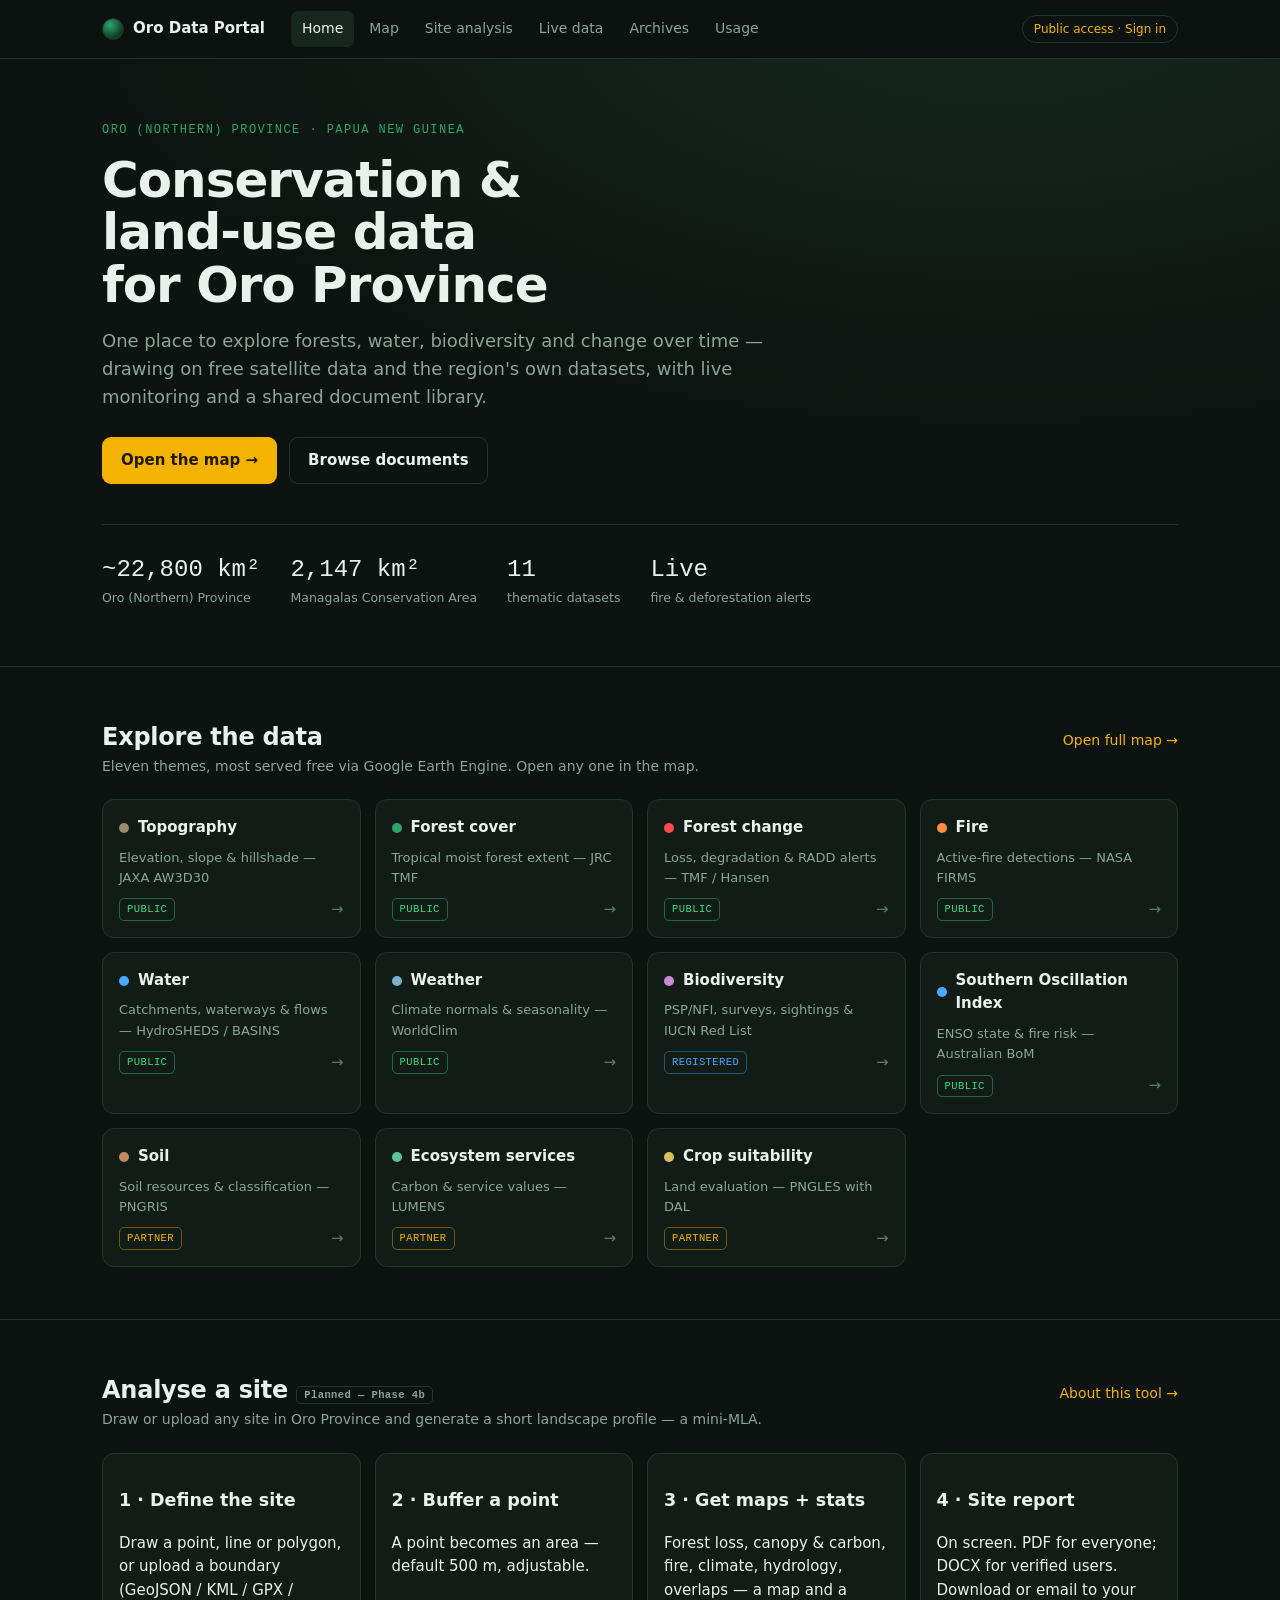
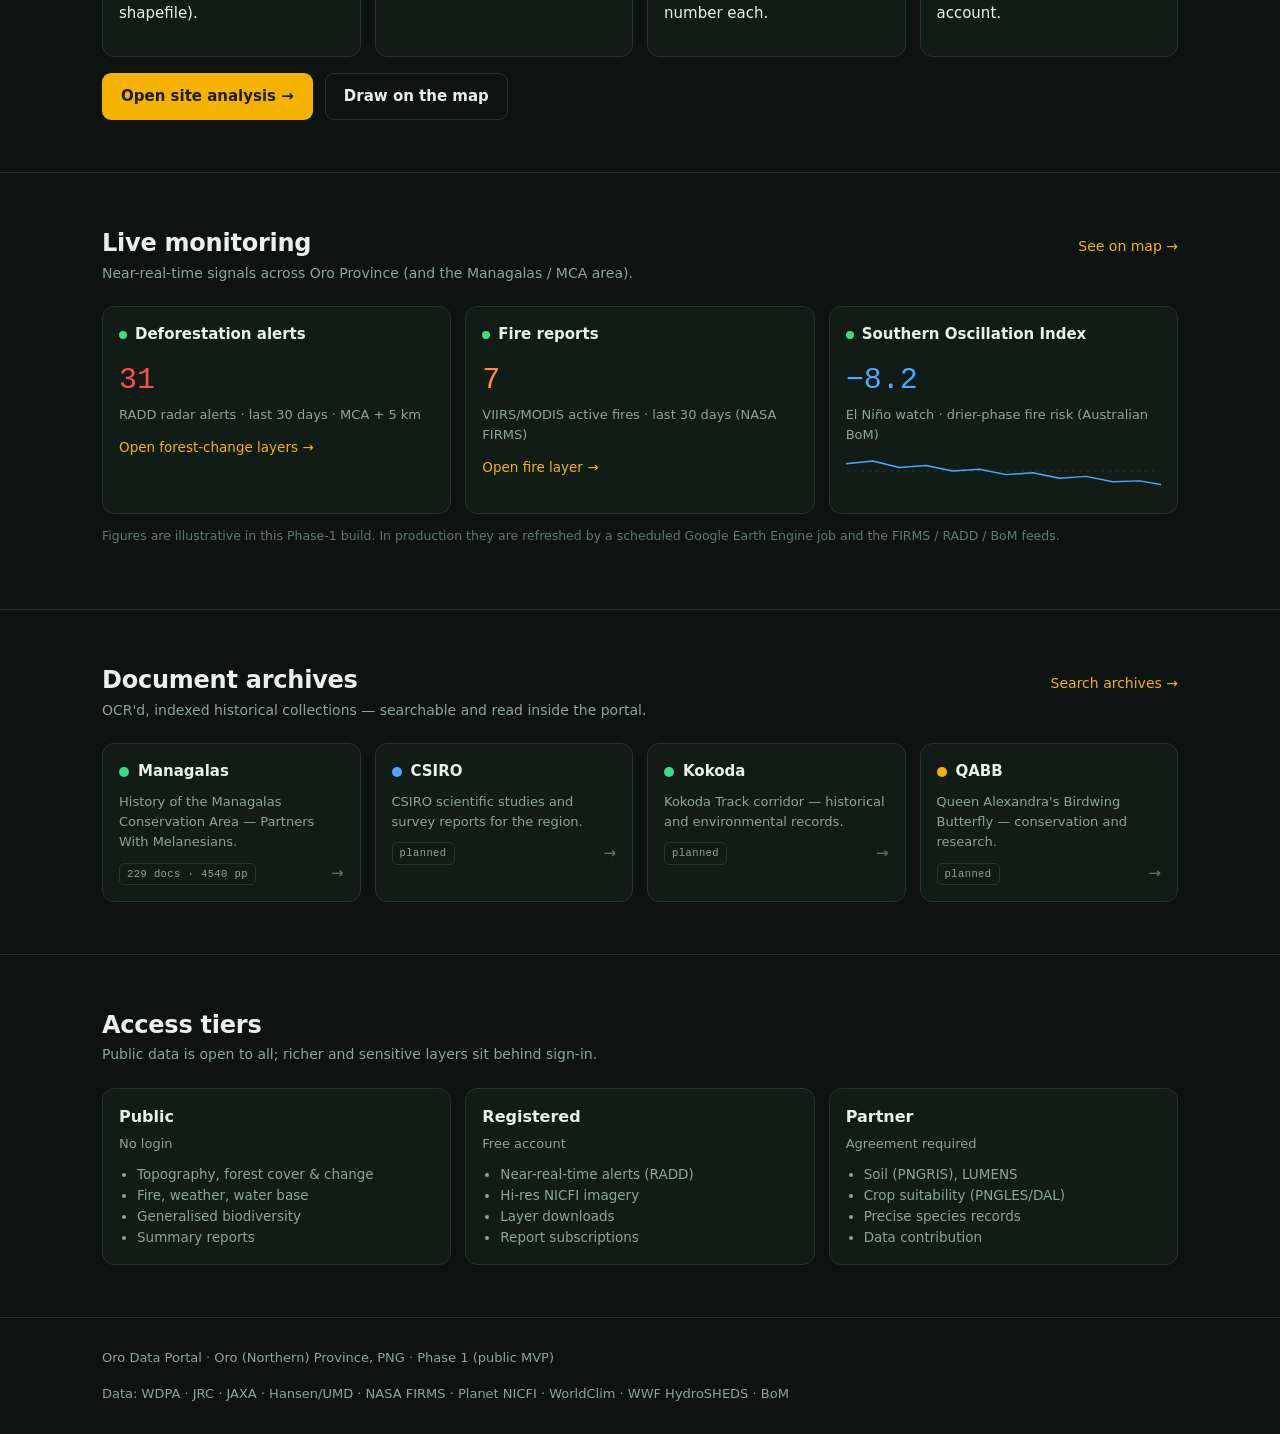
==== app/index.html @ b9670d3e "feat(analytics): add Cloudflare Web Analytics beacon (privacy-friendly) Adds app/js/cf-analytics.js," ====
<!doctype html>
<html lang="en">
<head>
  <meta charset="utf-8" />
  <meta name="viewport" content="width=device-width, initial-scale=1" />
  <title>Oro Data Portal — Oro (Northern) Province, PNG</title>
  <meta name="description" content="Land use and conservation data for Oro (Northern) Province, Papua New Guinea: interactive maps, live monitoring, site analysis, and a document library." />
  <link rel="stylesheet" href="css/site.css" />
  <script src="js/cf-analytics.js"></script>
</head>
<body>
  <!-- NAV -->
  <div class="nav">
    <div class="wrap row">
      <a class="brand" href="index.html"><span class="globe"></span> Oro Data Portal</a>
      <nav class="links">
        <a href="index.html" class="active">Home</a>
        <a href="map.html">Map</a>
        <a href="site.html">Site analysis</a>
        <a href="index.html#live">Live data</a>
        <a href="library.html">Archives</a>
        <a href="analytics.html">Usage</a>
      </nav>
      <span class="spacer"></span>
      <a class="tier-chip" href="index.html#access">Public access · Sign in</a>
    </div>
  </div>

  <!-- HERO -->
  <header class="hero">
    <div class="wrap">
      <div class="eyebrow">Oro (Northern) Province · Papua New Guinea</div>
      <h1>Conservation &amp; land-use data for Oro Province</h1>
      <p class="lede">One place to explore forests, water, biodiversity and change over time —
        drawing on free satellite data and the region's own datasets, with live monitoring
        and a shared document library.</p>
      <div class="cta-row">
        <a class="btn primary" href="map.html">Open the map →</a>
        <a class="btn ghost" href="library.html">Browse documents</a>
      </div>
      <div class="statbar">
        <div class="s"><div class="n">~22,800 km²</div><div class="l">Oro (Northern) Province</div></div>
        <div class="s"><div class="n">2,147 km²</div><div class="l">Managalas Conservation Area</div></div>
        <div class="s"><div class="n">11</div><div class="l">thematic datasets</div></div>
        <div class="s"><div class="n">Live</div><div class="l">fire &amp; deforestation alerts</div></div>
      </div>
    </div>
  </header>

  <!-- DATASETS -->
  <section class="blk" id="data">
    <div class="wrap">
      <div class="sec-h">
        <div><h2>Explore the data</h2><p>Eleven themes, most served free via Google Earth Engine. Open any one in the map.</p></div>
        <a class="more" href="map.html">Open full map →</a>
      </div>
      <div class="cards" id="datasetCards"></div>
    </div>
  </section>

  <!-- SITE ANALYSIS -->
  <section class="blk" id="site">
    <div class="wrap">
      <div class="sec-h">
        <div><h2>Analyse a site <span class="badge planned">Planned — Phase 4b</span></h2>
          <p>Draw or upload any site in Oro Province and generate a short landscape profile — a mini-MLA.</p></div>
        <a class="more" href="site.html">About this tool →</a>
      </div>
      <div class="cards">
        <div class="card"><h3>1 · Define the site</h3><p>Draw a point, line or polygon, or upload a boundary (GeoJSON / KML / GPX / shapefile).</p></div>
        <div class="card"><h3>2 · Buffer a point</h3><p>A point becomes an area — default 500 m, adjustable.</p></div>
        <div class="card"><h3>3 · Get maps + stats</h3><p>Forest loss, canopy &amp; carbon, fire, climate, hydrology, overlaps — a map and a number each.</p></div>
        <div class="card"><h3>4 · Site report</h3><p>On screen. PDF for everyone; DOCX for verified users. Download or email to your account.</p></div>
      </div>
      <div class="cta-row" style="margin-top:16px">
        <a class="btn primary" href="site.html">Open site analysis →</a>
        <a class="btn ghost" href="map.html">Draw on the map</a>
      </div>
    </div>
  </section>

  <!-- LIVE -->
  <section class="blk" id="live">
    <div class="wrap">
      <div class="sec-h">
        <div><h2>Live monitoring</h2><p>Near-real-time signals across Oro Province (and the Managalas / MCA area).</p></div>
        <a class="more" href="map.html">See on map →</a>
      </div>
      <div class="live-cards">
        <div class="live-card">
          <div class="lh"><span class="blip"></span> Deforestation alerts</div>
          <div class="big" style="color:var(--loss)">31</div>
          <div class="sub">RADD radar alerts · last 30 days · MCA + 5 km</div>
          <a class="lnk" href="map.html">Open forest-change layers →</a>
        </div>
        <div class="live-card">
          <div class="lh"><span class="blip"></span> Fire reports</div>
          <div class="big" style="color:var(--fire)">7</div>
          <div class="sub">VIIRS/MODIS active fires · last 30 days (NASA FIRMS)</div>
          <a class="lnk" href="map.html">Open fire layer →</a>
        </div>
        <div class="live-card">
          <div class="lh"><span class="blip"></span> Southern Oscillation Index</div>
          <div class="big" style="color:var(--water)">−8.2</div>
          <div class="sub">El Niño watch · drier-phase fire risk (Australian BoM)</div>
          <svg class="spark" viewBox="0 0 260 40" preserveAspectRatio="none" aria-hidden="true">
            <line x1="0" y1="20" x2="260" y2="20" stroke="#24352c" stroke-dasharray="3 3"/>
            <polyline fill="none" stroke="#4aa8ff" stroke-width="1.6"
              points="0,12 22,9 44,16 66,14 88,20 110,18 132,24 154,22 176,28 198,26 220,32 242,31 260,35"/>
          </svg>
        </div>
      </div>
      <p class="sub" style="color:var(--faint);font-size:12.5px;margin-top:12px">
        Figures are illustrative in this Phase-1 build. In production they are refreshed by a scheduled
        Google Earth Engine job and the FIRMS / RADD / BoM feeds.
      </p>
    </div>
  </section>

  <!-- ARCHIVES -->
  <section class="blk" id="docs">
    <div class="wrap">
      <div class="sec-h">
        <div><h2>Document archives</h2><p>OCR'd, indexed historical collections — searchable and read inside the portal.</p></div>
        <a class="more" href="library.html">Search archives →</a>
      </div>
      <div class="cards" id="archiveCards"></div>
    </div>
  </section>

  <!-- ACCESS -->
  <section class="blk" id="access">
    <div class="wrap">
      <div class="sec-h"><div><h2>Access tiers</h2><p>Public data is open to all; richer and sensitive layers sit behind sign-in.</p></div></div>
      <div class="tiers-grid">
        <div class="tier-box"><h3>Public</h3><div class="who">No login</div>
          <ul><li>Topography, forest cover &amp; change</li><li>Fire, weather, water base</li><li>Generalised biodiversity</li><li>Summary reports</li></ul></div>
        <div class="tier-box"><h3>Registered</h3><div class="who">Free account</div>
          <ul><li>Near-real-time alerts (RADD)</li><li>Hi-res NICFI imagery</li><li>Layer downloads</li><li>Report subscriptions</li></ul></div>
        <div class="tier-box"><h3>Partner</h3><div class="who">Agreement required</div>
          <ul><li>Soil (PNGRIS), LUMENS</li><li>Crop suitability (PNGLES/DAL)</li><li>Precise species records</li><li>Data contribution</li></ul></div>
      </div>
    </div>
  </section>

  <footer class="site">
    <div class="wrap row">
      <div>Oro Data Portal · Oro (Northern) Province, PNG · Phase 1 (public MVP)</div>
      <div>Data: WDPA · JRC · JAXA · Hansen/UMD · NASA FIRMS · Planet NICFI · WorldClim · WWF HydroSHEDS · BoM</div>
    </div>
  </footer>

  <script src="js/archives.js"></script>
  <script src="js/home.js"></script>
</body>
</html>
---- app/css/site.css ----
/* Oro Data Portal — shared chrome for public pages (landing + library).
   Same forest-biased dark identity as the map viewer and prototype. */
:root {
  --ground: #0c1310; --panel: #121c17; --panel2: #182620; --line: #24352c;
  --ink: #e9f1ec; --muted: #8ba597; --faint: #5f7a6c;
  --amber: #f5b301; --canopy: #2ea56b; --loss: #ff4d4d; --radd: #e05cff;
  --fire: #ff8c42; --water: #4aa8ff;
  --good: #3ddc84; --warn: #ffb43d;
  --mono: ui-monospace, "SF Mono", "Cascadia Code", Menlo, Consolas, monospace;
  --sans: system-ui, -apple-system, "Segoe UI", Roboto, sans-serif;
  --wrap: 1120px;
}
* { box-sizing: border-box; }
html, body { margin: 0; }
body { font-family: var(--sans); background: var(--ground); color: var(--ink);
  font-size: 15px; line-height: 1.55; -webkit-font-smoothing: antialiased; }
a { color: inherit; }
.wrap { max-width: var(--wrap); margin: 0 auto; padding: 0 22px; }

/* nav */
.nav { position: sticky; top: 0; z-index: 20; background: rgba(12,19,16,.86);
  backdrop-filter: blur(8px); border-bottom: 1px solid var(--line); }
.nav .row { display: flex; align-items: center; gap: 20px; height: 58px; }
.nav .brand { display: flex; align-items: center; gap: 9px; font-weight: 600; text-decoration: none; }
.nav .brand .globe { width: 22px; height: 22px; border-radius: 50%;
  background: radial-gradient(circle at 35% 30%, var(--canopy), #0f3a26 70%); border: 1px solid var(--line); }
.nav .links { display: flex; gap: 4px; margin-left: 6px; }
.nav .links a { text-decoration: none; color: var(--muted); font-size: 14px; padding: 7px 11px; border-radius: 7px; }
.nav .links a:hover, .nav .links a.active { color: var(--ink); background: var(--panel2); }
.nav .spacer { flex: 1; }
.nav .tier-chip { font-size: 12px; color: var(--amber); border: 1px solid var(--line);
  border-radius: 999px; padding: 4px 11px; text-decoration: none; }
.nav .tier-chip:hover { border-color: var(--amber); }
.nav .burger { display: none; }

/* hero */
.hero { position: relative; overflow: hidden; border-bottom: 1px solid var(--line);
  background: radial-gradient(120% 120% at 78% -10%, #16281e 0%, #0c1310 60%); }
.hero .wrap { padding-top: 62px; padding-bottom: 58px; }
.eyebrow { font-family: var(--mono); font-size: 12px; letter-spacing: .12em; text-transform: uppercase;
  color: var(--canopy); margin-bottom: 14px; }
.hero h1 { font-size: clamp(30px, 4.6vw, 50px); line-height: 1.05; margin: 0 0 16px;
  letter-spacing: -.02em; text-wrap: balance; max-width: 15ch; }
.hero p.lede { font-size: 18px; color: var(--muted); max-width: 60ch; margin: 0 0 26px; }
.cta-row { display: flex; gap: 12px; flex-wrap: wrap; }
.btn { display: inline-flex; align-items: center; gap: 8px; text-decoration: none;
  border-radius: 9px; padding: 11px 18px; font-weight: 600; font-size: 15px; border: 1px solid transparent; cursor: pointer; }
.btn.primary { background: var(--amber); color: #221a00; }
.btn.primary:hover { filter: brightness(1.06); }
.btn.ghost { background: transparent; color: var(--ink); border-color: var(--line); }
.btn.ghost:hover { border-color: var(--muted); }

.statbar { display: flex; flex-wrap: wrap; gap: 30px; margin-top: 40px; padding-top: 26px; border-top: 1px solid var(--line); }
.statbar .s .n { font-family: var(--mono); font-size: 24px; font-variant-numeric: tabular-nums; }
.statbar .s .l { font-size: 12.5px; color: var(--muted); }

/* sections */
section.blk { padding: 52px 0; border-bottom: 1px solid var(--line); }
.sec-h { display: flex; align-items: baseline; justify-content: space-between; gap: 16px; margin-bottom: 22px; flex-wrap: wrap; }
.sec-h h2 { font-size: 24px; margin: 0; letter-spacing: -.01em; }
.sec-h p { margin: 0; color: var(--muted); font-size: 14px; }
.sec-h a.more { color: var(--amber); text-decoration: none; font-size: 14px; white-space: nowrap; }
.sec-h a.more:hover { text-decoration: underline; }

/* dataset cards */
.cards { display: grid; grid-template-columns: repeat(auto-fill, minmax(250px, 1fr)); gap: 14px; }
.card { display: block; text-decoration: none; background: var(--panel); border: 1px solid var(--line);
  border-radius: 12px; padding: 16px; transition: border-color .15s, transform .15s; }
.card:hover { border-color: var(--muted); transform: translateY(-2px); }
.card .top { display: flex; align-items: center; gap: 9px; margin-bottom: 8px; }
.card .dot { width: 10px; height: 10px; border-radius: 50%; flex: none; }
.card .nm { font-weight: 600; font-size: 15px; }
.card .src { color: var(--muted); font-size: 13px; min-height: 34px; }
.card .foot { display: flex; align-items: center; justify-content: space-between; margin-top: 10px; }
.badge { font-family: var(--mono); font-size: 10.5px; letter-spacing: .04em; padding: 2px 7px; border-radius: 5px;
  border: 1px solid var(--line); color: var(--muted); }
.badge.public { color: var(--good); border-color: rgba(61,220,132,.4); }
.badge.reg { color: var(--water); border-color: rgba(74,168,255,.4); }
.badge.partner { color: var(--amber); border-color: rgba(245,179,1,.4); }
.card .arrow { color: var(--faint); font-size: 15px; }

/* live cards */
.live-cards { display: grid; grid-template-columns: repeat(auto-fill, minmax(280px, 1fr)); gap: 14px; }
.live-card { background: var(--panel); border: 1px solid var(--line); border-radius: 12px; padding: 16px; }
.live-card .lh { display: flex; align-items: center; gap: 8px; font-weight: 600; }
.live-card .blip { width: 8px; height: 8px; border-radius: 50%; background: var(--good);
  box-shadow: 0 0 0 0 rgba(61,220,132,.5); animation: pulse 2.2s infinite; }
@keyframes pulse { 0%{box-shadow:0 0 0 0 rgba(61,220,132,.5)} 70%{box-shadow:0 0 0 8px rgba(61,220,132,0)} 100%{box-shadow:0 0 0 0 rgba(61,220,132,0)} }
.live-card .big { font-family: var(--mono); font-size: 30px; font-variant-numeric: tabular-nums; margin: 10px 0 2px; }
.live-card .sub { color: var(--muted); font-size: 13px; }
.live-card .lnk { display: inline-block; margin-top: 12px; color: var(--amber); text-decoration: none; font-size: 13.5px; }
.live-card .lnk:hover { text-decoration: underline; }
.spark { width: 100%; height: 36px; margin-top: 8px; }

/* tiers strip */
.tiers-grid { display: grid; grid-template-columns: repeat(auto-fit, minmax(220px,1fr)); gap: 14px; }
.tier-box { background: var(--panel); border: 1px solid var(--line); border-radius: 12px; padding: 16px; }
.tier-box h3 { margin: 0 0 4px; font-size: 16px; }
.tier-box .who { color: var(--muted); font-size: 13px; margin-bottom: 10px; }
.tier-box ul { margin: 0; padding-left: 18px; color: var(--muted); font-size: 13.5px; }

/* document library */
.lib-head { padding: 40px 0 20px; border-bottom: 1px solid var(--line); }
.lib-head h1 { margin: 0 0 6px; font-size: 30px; letter-spacing: -.02em; }
.lib-head p { margin: 0; color: var(--muted); }
.lib-controls { display: flex; gap: 12px; flex-wrap: wrap; align-items: center; margin: 20px 0 6px; }
.search { flex: 1; min-width: 220px; display: flex; align-items: center; gap: 8px;
  background: var(--panel); border: 1px solid var(--line); border-radius: 9px; padding: 9px 12px; }
.search input { flex: 1; background: transparent; border: 0; color: var(--ink); font: inherit; outline: none; }
.search input::placeholder { color: var(--faint); }
.chips { display: flex; gap: 6px; flex-wrap: wrap; }
.chip { background: var(--panel); border: 1px solid var(--line); color: var(--muted); font: inherit;
  font-size: 13px; padding: 7px 13px; border-radius: 999px; cursor: pointer; }
.chip:hover { color: var(--ink); }
.chip.active { background: var(--amber); color: #221a00; border-color: var(--amber); font-weight: 600; }
.result-meta { color: var(--faint); font-size: 12.5px; margin: 14px 2px; font-family: var(--mono); }

.doc-list { display: flex; flex-direction: column; gap: 10px; padding-bottom: 20px; }
.doc { display: grid; grid-template-columns: 46px 1fr auto; gap: 14px; align-items: center;
  background: var(--panel); border: 1px solid var(--line); border-radius: 11px; padding: 14px 16px;
  text-decoration: none; transition: border-color .15s; }
.doc:hover { border-color: var(--muted); }
.doc .ic { width: 46px; height: 46px; border-radius: 9px; display: grid; place-items: center;
  font-family: var(--mono); font-size: 10px; font-weight: 700; letter-spacing: .02em;
  background: var(--panel2); border: 1px solid var(--line); color: var(--muted); }
.doc .t { font-weight: 600; font-size: 15.5px; }
.doc .d { color: var(--muted); font-size: 13px; margin-top: 2px; }
.doc .meta { display: flex; gap: 8px; align-items: center; margin-top: 7px; flex-wrap: wrap; }
.doc .meta span { font-family: var(--mono); font-size: 11.5px; color: var(--faint); }
.doc .right { text-align: right; display: flex; flex-direction: column; align-items: flex-end; gap: 8px; }
.doc .dl { color: var(--amber); font-size: 13px; white-space: nowrap; }
.empty { color: var(--muted); text-align: center; padding: 40px; }

/* archive tabs */
.arch-tabs { display: flex; gap: 8px; flex-wrap: wrap; margin: 18px 0 4px; }
.arch-tab { display: flex; align-items: center; gap: 8px; background: var(--panel); border: 1px solid var(--line);
  color: var(--muted); font: inherit; font-size: 13.5px; padding: 9px 14px; border-radius: 10px; cursor: pointer; }
.arch-tab:hover { color: var(--ink); }
.arch-tab.active { border-color: var(--amber); color: var(--ink); }
.arch-tab .n { font-family: var(--mono); font-size: 11px; color: var(--faint); }
.arch-tab.planned { opacity: .6; }
.arch-tab.planned .n { color: var(--warn); }

/* protection banner */
.protect { display: flex; gap: 10px; align-items: flex-start; background: var(--panel2); border: 1px solid var(--line);
  border-radius: 10px; padding: 12px 14px; margin: 16px 0; font-size: 13px; color: var(--muted); }
.protect b { color: var(--ink); font-weight: 600; }

/* search-first empty state */
.empty-search { text-align: center; color: var(--muted); padding: 54px 20px; }
.empty-search .ic { font-size: 34px; opacity: .5; }
.empty-search h3 { color: var(--ink); margin: 12px 0 6px; font-weight: 600; }

/* result cards (archives) */
.res { background: var(--panel); border: 1px solid var(--line); border-radius: 12px; padding: 16px 18px; margin-bottom: 12px; }
.res h3 { margin: 0 0 6px; font-size: 16.5px; }
.res .rmeta { display: flex; gap: 10px; flex-wrap: wrap; font-family: var(--mono); font-size: 11.5px; color: var(--faint); margin-bottom: 8px; }
.res .snip { font-size: 14px; color: var(--muted); margin-bottom: 10px; }
.res .snip mark { background: rgba(245,179,1,.28); color: var(--ink); padding: 0 2px; border-radius: 2px; }
.res .kw { display: flex; gap: 6px; flex-wrap: wrap; margin-bottom: 12px; }
.res .kw button { background: var(--panel2); border: 1px solid var(--line); color: var(--muted); font: inherit;
  font-size: 12px; padding: 3px 10px; border-radius: 999px; cursor: pointer; }
.res .kw button:hover { color: var(--ink); border-color: var(--muted); }
.res .read { display: inline-flex; align-items: center; gap: 6px; background: var(--amber); color: #221a00;
  border: 0; font: inherit; font-weight: 600; font-size: 13.5px; padding: 8px 14px; border-radius: 8px; cursor: pointer; }
.res.locked .read { background: transparent; color: var(--muted); border: 1px solid var(--line); }

/* in-portal reader modal */
.reader { position: fixed; inset: 0; z-index: 60; display: none; }
.reader.open { display: block; }
.reader .scrim { position: absolute; inset: 0; background: rgba(4,8,6,.72); backdrop-filter: blur(2px); }
.reader .panel { position: absolute; inset: 3% 4%; background: var(--panel); border: 1px solid var(--line);
  border-radius: 14px; display: flex; flex-direction: column; overflow: hidden; box-shadow: 0 20px 60px rgba(0,0,0,.5); }
.reader .rhead { display: flex; align-items: center; gap: 12px; padding: 13px 16px; border-bottom: 1px solid var(--line); }
.reader .rhead .rt { font-weight: 600; font-size: 15px; }
.reader .rhead .rsub { color: var(--faint); font-size: 12px; font-family: var(--mono); }
.reader .rhead .x { margin-left: auto; background: var(--panel2); border: 1px solid var(--line); color: var(--ink);
  width: 34px; height: 34px; border-radius: 8px; cursor: pointer; font-size: 16px; }
.reader .stage { flex: 1; background: #0a0f0c; display: grid; place-items: center; padding: 20px; overflow: auto; }
.reader .doc-frame { width: 100%; height: 100%; border: 0; background: #fff; border-radius: 6px; }
.reader .placeholder { text-align: center; color: var(--muted); max-width: 460px; }
.reader .placeholder .pg { width: 180px; height: 232px; margin: 0 auto 16px; border-radius: 6px;
  background: #131c17; border: 1px solid var(--line);
  display: grid; place-items: center; color: var(--faint); font-family: var(--mono); font-size: 11px; }
.reader .rfoot { display: flex; align-items: center; gap: 12px; padding: 10px 16px; border-top: 1px solid var(--line);
  font-size: 12px; color: var(--faint); }
.reader .rfoot .lock { color: var(--good); }

/* analytics / M&E dashboard */
.an-head { padding: 40px 0 8px; }
.an-head h1 { margin: 0 0 6px; font-size: 30px; letter-spacing: -.02em; }
.an-head p { margin: 0; color: var(--muted); }
.kpis { display: grid; grid-template-columns: repeat(auto-fit, minmax(190px, 1fr)); gap: 14px; margin: 22px 0; }
.kpi { background: var(--panel); border: 1px solid var(--line); border-radius: 12px; padding: 16px; }
.kpi .k { color: var(--muted); font-size: 13px; }
.kpi .v { font-family: var(--mono); font-size: 28px; font-variant-numeric: tabular-nums; margin: 6px 0 2px; }
.kpi .d { font-size: 12px; } .kpi .d.up { color: var(--good); } .kpi .d.flat { color: var(--faint); }
.panel-h { display: flex; align-items: baseline; justify-content: space-between; gap: 12px; margin: 30px 0 14px; }
.panel-h h2 { font-size: 20px; margin: 0; }
.panel-h .hint { color: var(--faint); font-size: 12.5px; }
.grid2 { display: grid; grid-template-columns: 1fr 1fr; gap: 16px; }
.card-p { background: var(--panel); border: 1px solid var(--line); border-radius: 12px; padding: 16px 18px; }
.card-p h3 { margin: 0 0 14px; font-size: 15px; }
.legend { display: flex; gap: 16px; flex-wrap: wrap; font-size: 12.5px; color: var(--muted); margin-top: 10px; }
.legend .sw { display: inline-block; width: 10px; height: 10px; border-radius: 2px; margin-right: 5px; vertical-align: middle; }
.hbar { display: grid; grid-template-columns: 150px 1fr 52px; align-items: center; gap: 10px; margin-bottom: 9px; font-size: 13px; }
.hbar .track { background: var(--panel2); border-radius: 5px; height: 12px; overflow: hidden; }
.hbar .fill { height: 100%; border-radius: 5px; background: var(--canopy); }
.hbar .val { font-family: var(--mono); font-size: 12px; color: var(--muted); text-align: right; }
.hbar .lbl { color: var(--ink); overflow: hidden; text-overflow: ellipsis; white-space: nowrap; }

table.users { width: 100%; border-collapse: collapse; font-size: 13.5px; }
table.users th, table.users td { text-align: left; padding: 10px 12px; border-bottom: 1px solid var(--line); }
table.users th { color: var(--muted); font-weight: 600; font-size: 12px; text-transform: uppercase; letter-spacing: .04em; }
table.users td.num { font-family: var(--mono); text-align: right; font-variant-numeric: tabular-nums; }
.table-wrap { overflow-x: auto; background: var(--panel); border: 1px solid var(--line); border-radius: 12px; }
.tier-pill { font-family: var(--mono); font-size: 10.5px; padding: 2px 7px; border-radius: 5px; border: 1px solid var(--line); }
.tier-pill.reg { color: var(--water); border-color: rgba(74,168,255,.4); }
.tier-pill.partner { color: var(--amber); border-color: rgba(245,179,1,.4); }
.tier-pill.admin { color: var(--radd); border-color: rgba(224,92,255,.4); }
.mnote { background: var(--panel2); border: 1px solid var(--line); border-radius: 10px; padding: 12px 14px;
  color: var(--muted); font-size: 13px; margin: 22px 0; }
@media (max-width: 780px) { .grid2 { grid-template-columns: 1fr; } }

/* footer */
footer.site { padding: 30px 0; color: var(--muted); font-size: 13px; }
footer.site .row { display: flex; justify-content: space-between; gap: 16px; flex-wrap: wrap; }
footer.site a { color: var(--muted); }

@media (max-width: 720px) {
  .nav .links { display: none; }
  .statbar { gap: 20px; }
}
@media (prefers-reduced-motion: reduce) { * { animation: none !important; transition: none !important; } }
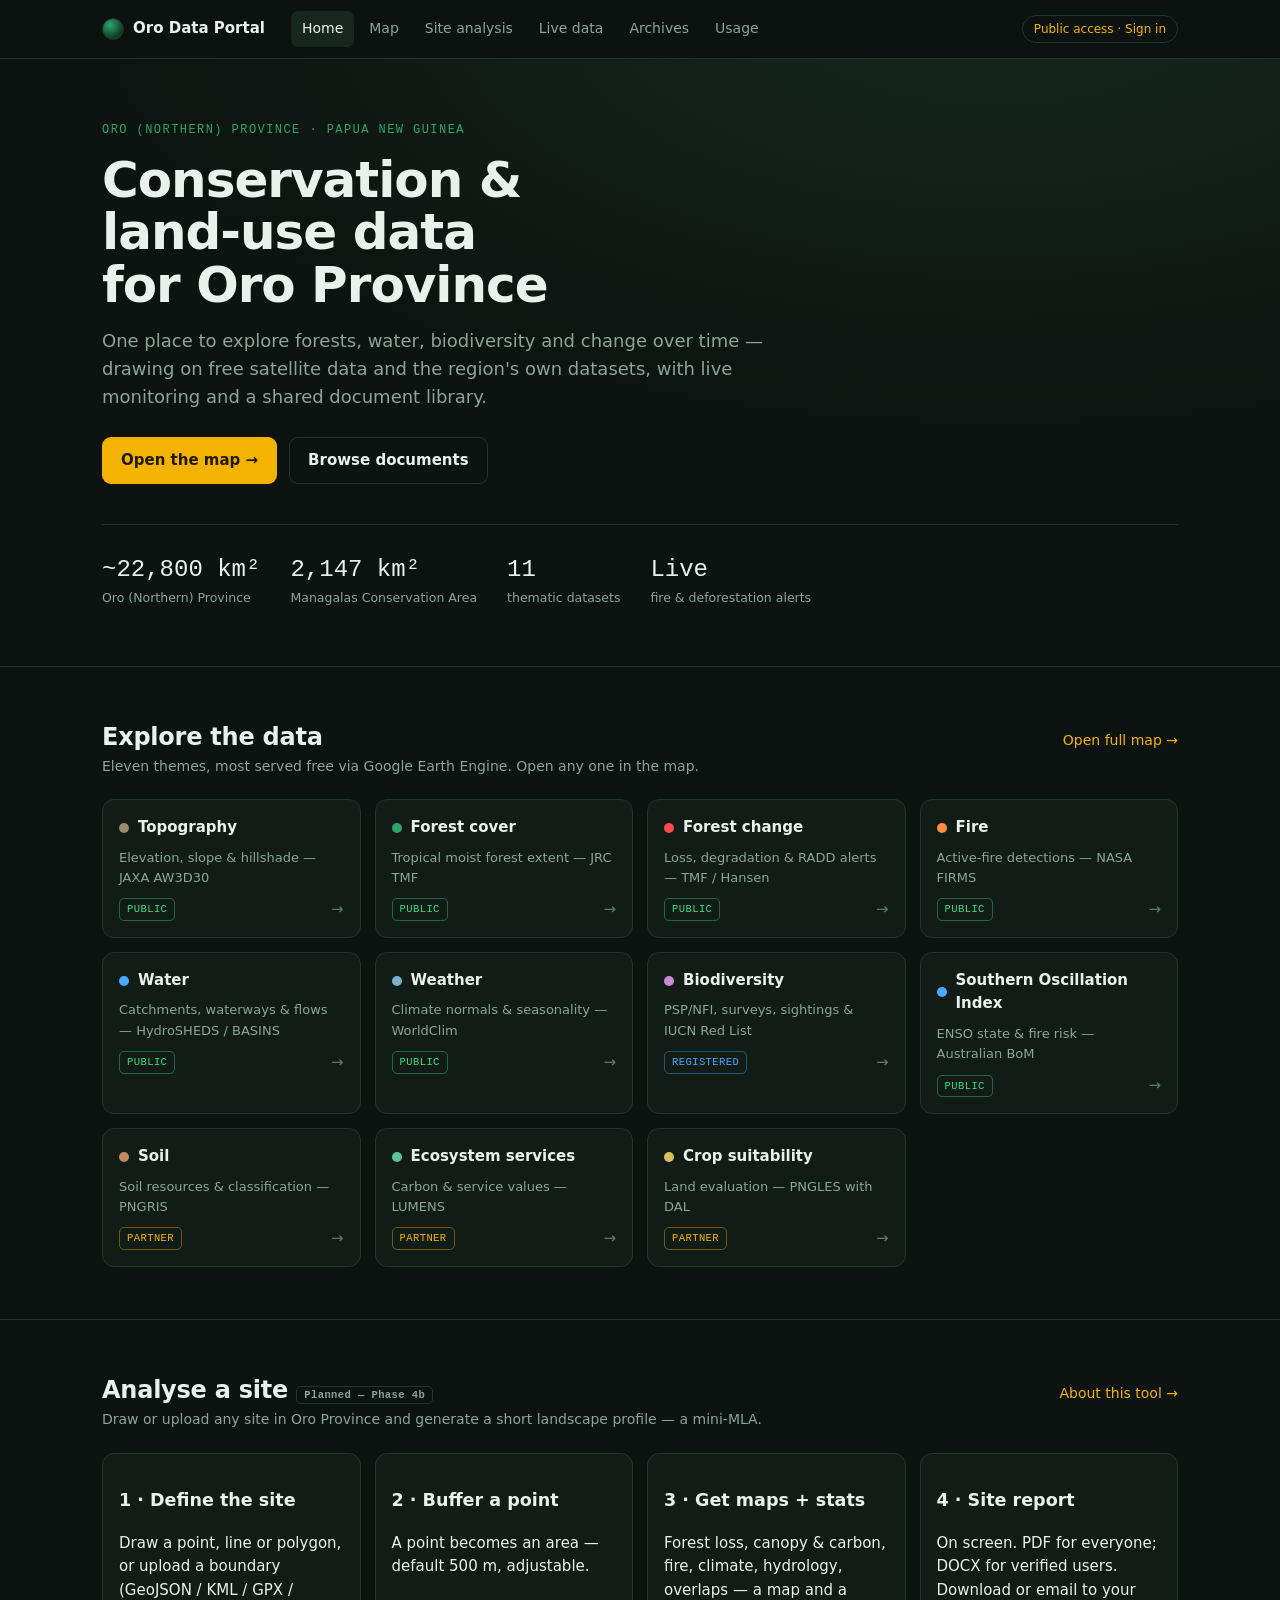
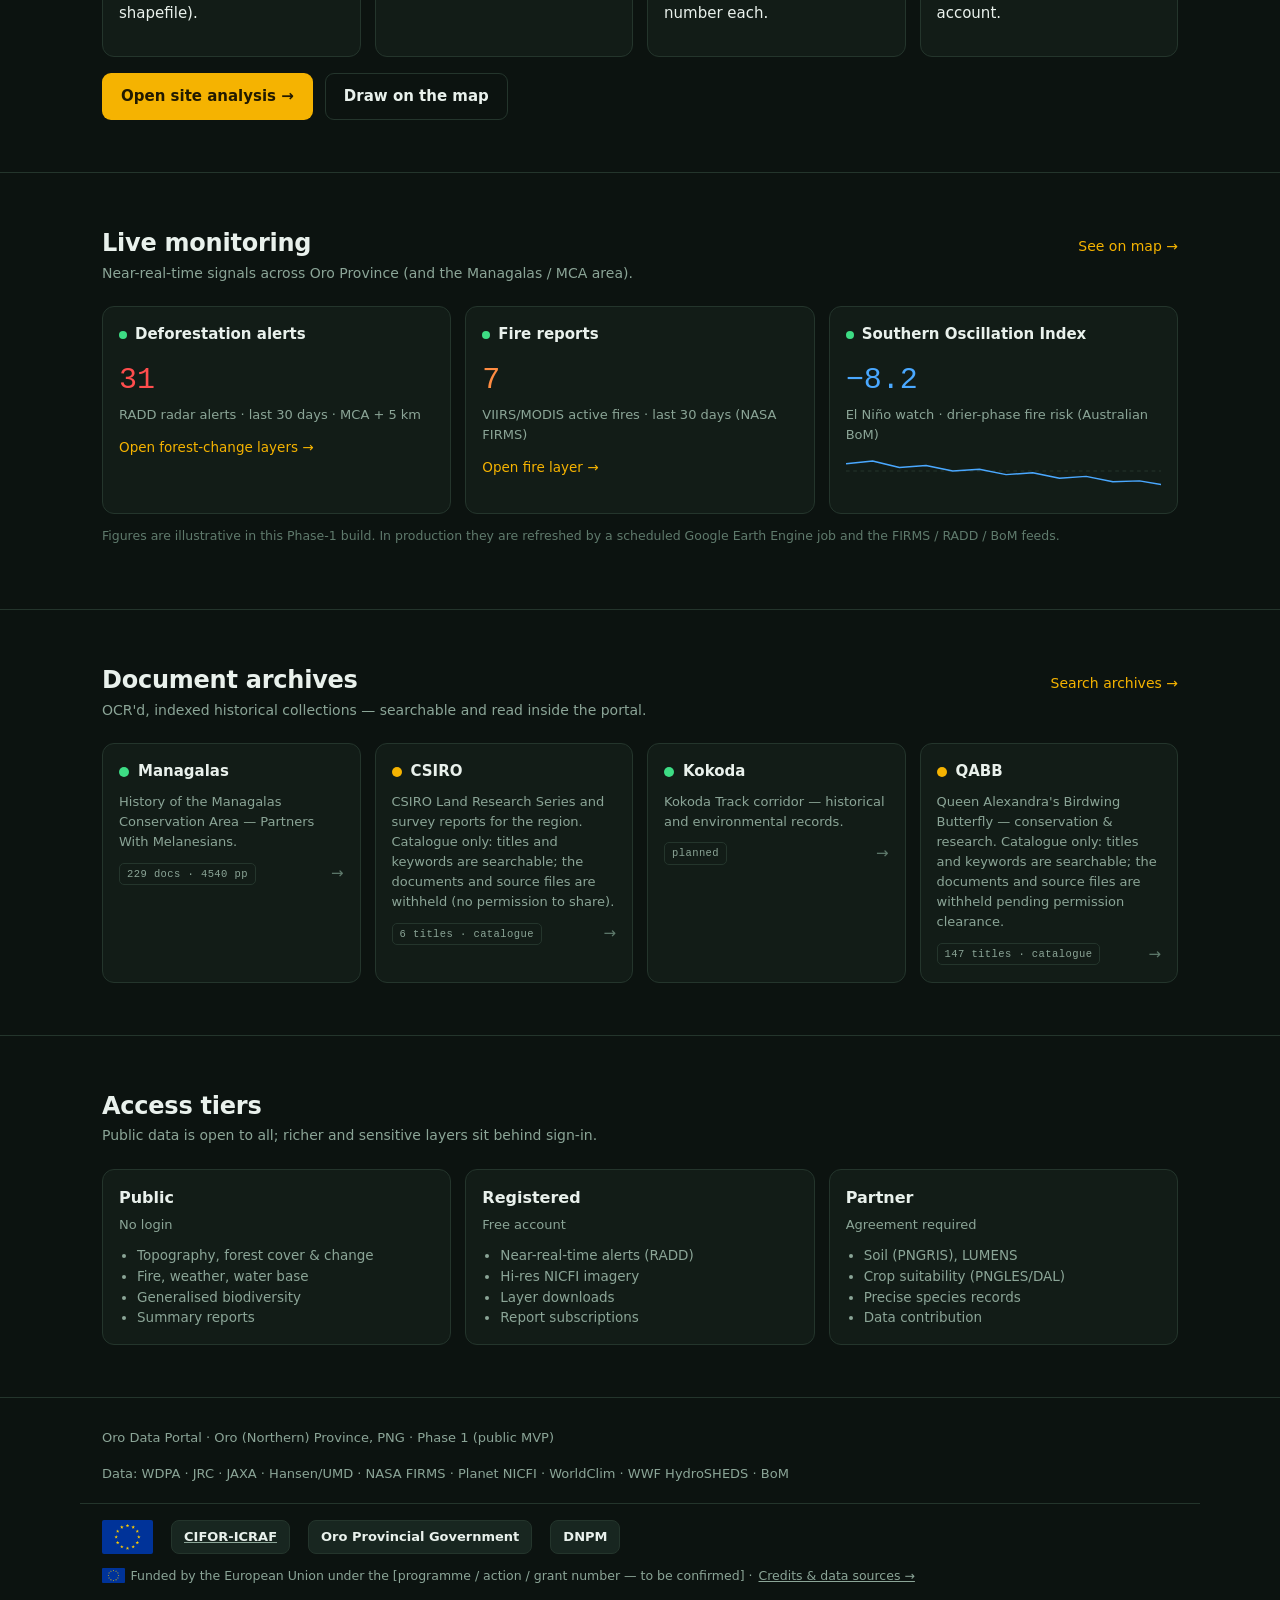
==== commit c885e637: "feat(credits): add funder/partner logos, EU funding credit & data-source credits - app/img/eu-emblem" ====
--- a/app/index.html
+++ b/app/index.html
@@ -7,6 +7,7 @@
   <meta name="description" content="Land use and conservation data for Oro (Northern) Province, Papua New Guinea: interactive maps, live monitoring, site analysis, and a document library." />
   <link rel="stylesheet" href="css/site.css" />
   <script src="js/cf-analytics.js"></script>
+  <script src="js/credits.js"></script>
 </head>
 <body>
   <!-- NAV -->
@@ -148,6 +149,7 @@
       <div>Oro Data Portal · Oro (Northern) Province, PNG · Phase 1 (public MVP)</div>
       <div>Data: WDPA · JRC · JAXA · Hansen/UMD · NASA FIRMS · Planet NICFI · WorldClim · WWF HydroSHEDS · BoM</div>
     </div>
+    <div class="wrap site-credits" id="siteCredits"></div>
   </footer>
 
   <script src="js/archives.js"></script>
--- a/app/css/site.css
+++ b/app/css/site.css
@@ -164,6 +164,8 @@
 .res .read { display: inline-flex; align-items: center; gap: 6px; background: var(--amber); color: #221a00;
   border: 0; font: inherit; font-weight: 600; font-size: 13.5px; padding: 8px 14px; border-radius: 8px; cursor: pointer; }
 .res.locked .read { background: transparent; color: var(--muted); border: 1px solid var(--line); }
+.res .read[disabled] { cursor: not-allowed; opacity: .8; }
+.res .snip.restricted { font-style: italic; color: var(--faint); }
 
 /* in-portal reader modal */
 .reader { position: fixed; inset: 0; z-index: 60; display: none; }
@@ -227,6 +229,37 @@
 footer.site .row { display: flex; justify-content: space-between; gap: 16px; flex-wrap: wrap; }
 footer.site a { color: var(--muted); }
 
+/* funders / partners strip (footer) */
+.site-credits { border-top: 1px solid var(--line); margin-top: 18px; padding-top: 16px; }
+.funders { display: flex; align-items: center; gap: 18px; flex-wrap: wrap; }
+.funders.big { gap: 26px; }
+.funder { display: inline-flex; align-items: center; }
+.funder-img { height: 34px; width: auto; display: block; }
+.funders.big .funder-img { height: 54px; }
+.funder .eu-emblem, .funder-img[src*="eu-emblem"] { border-radius: 2px; }
+.funder-chip { display: inline-flex; align-items: center; height: 34px; padding: 0 12px;
+  border: 1px solid var(--line); border-radius: 8px; background: var(--panel2, rgba(255,255,255,.03));
+  color: var(--ink); font-weight: 600; font-size: 13px; white-space: nowrap; }
+.funders.big .funder-chip { height: 44px; font-size: 14px; }
+.funding-line { display: flex; align-items: center; flex-wrap: wrap; gap: 6px; margin-top: 12px;
+  color: var(--muted); font-size: 12.5px; }
+.funding-line .eu-mini { height: 15px; width: auto; vertical-align: middle; border-radius: 1px; }
+.funding-line a { color: var(--muted); text-decoration: underline; }
+
+/* credits page */
+.cr-fund { display: flex; align-items: center; gap: 20px; flex-wrap: wrap;
+  background: var(--panel); border: 1px solid var(--line); border-radius: 12px; padding: 18px 20px; margin: 8px 0 26px; }
+.cr-emblem { height: 76px; width: auto; border-radius: 3px; }
+.cr-fund-line { font-size: 18px; font-weight: 700; color: var(--ink); }
+.cr-fund-prog { color: var(--muted); margin-top: 3px; }
+.cr-disc { color: var(--faint); font-size: 12px; max-width: 70ch; margin: 10px 0 0; }
+.cr-lead { color: var(--muted); max-width: 80ch; }
+.cr-grp { margin: 22px 0 8px; font-size: 15px; }
+.cr-table { width: 100%; border-collapse: collapse; font-size: 13.5px; }
+.cr-table th, .cr-table td { text-align: left; padding: 8px 10px; border-bottom: 1px solid var(--line); vertical-align: top; }
+.cr-table th { color: var(--faint); font-weight: 600; font-family: var(--mono); font-size: 11.5px; text-transform: uppercase; letter-spacing: .04em; }
+.cr-table td:first-child { color: var(--ink); }
+
 @media (max-width: 720px) {
   .nav .links { display: none; }
   .statbar { gap: 20px; }
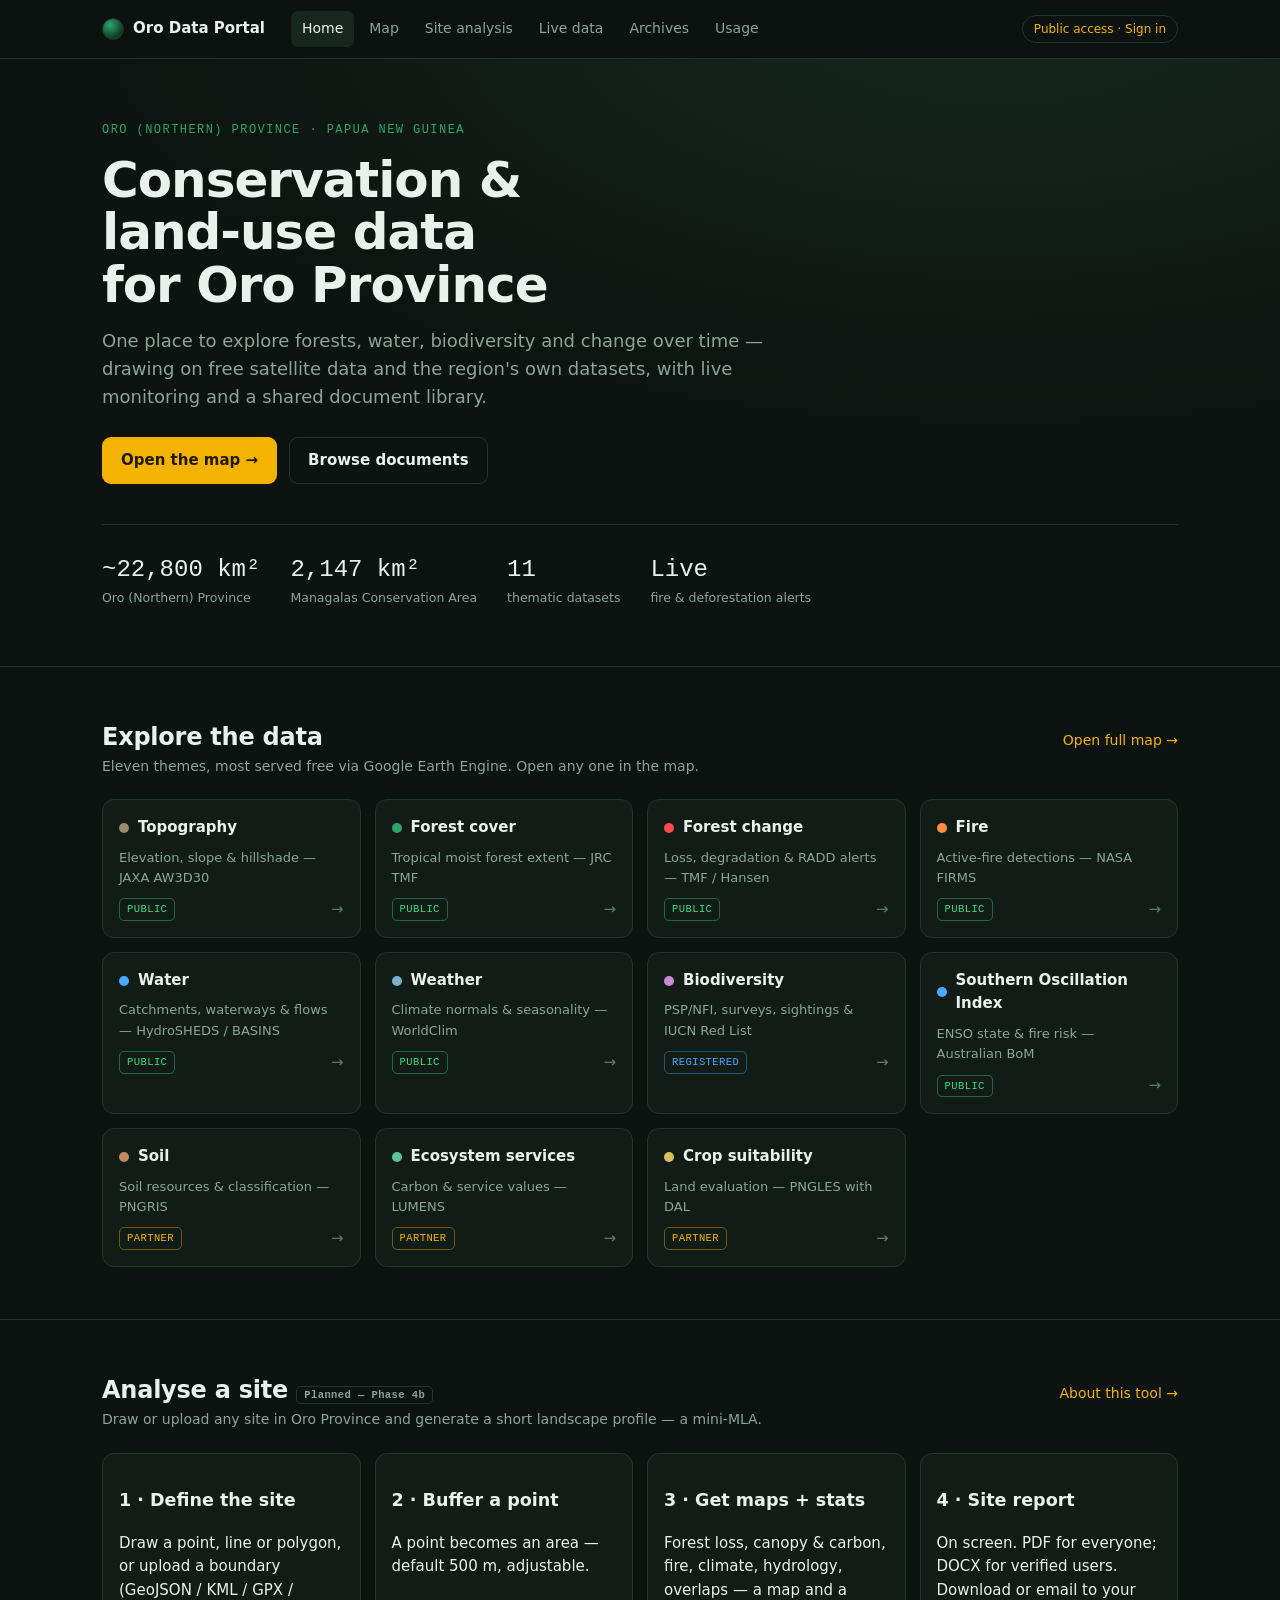
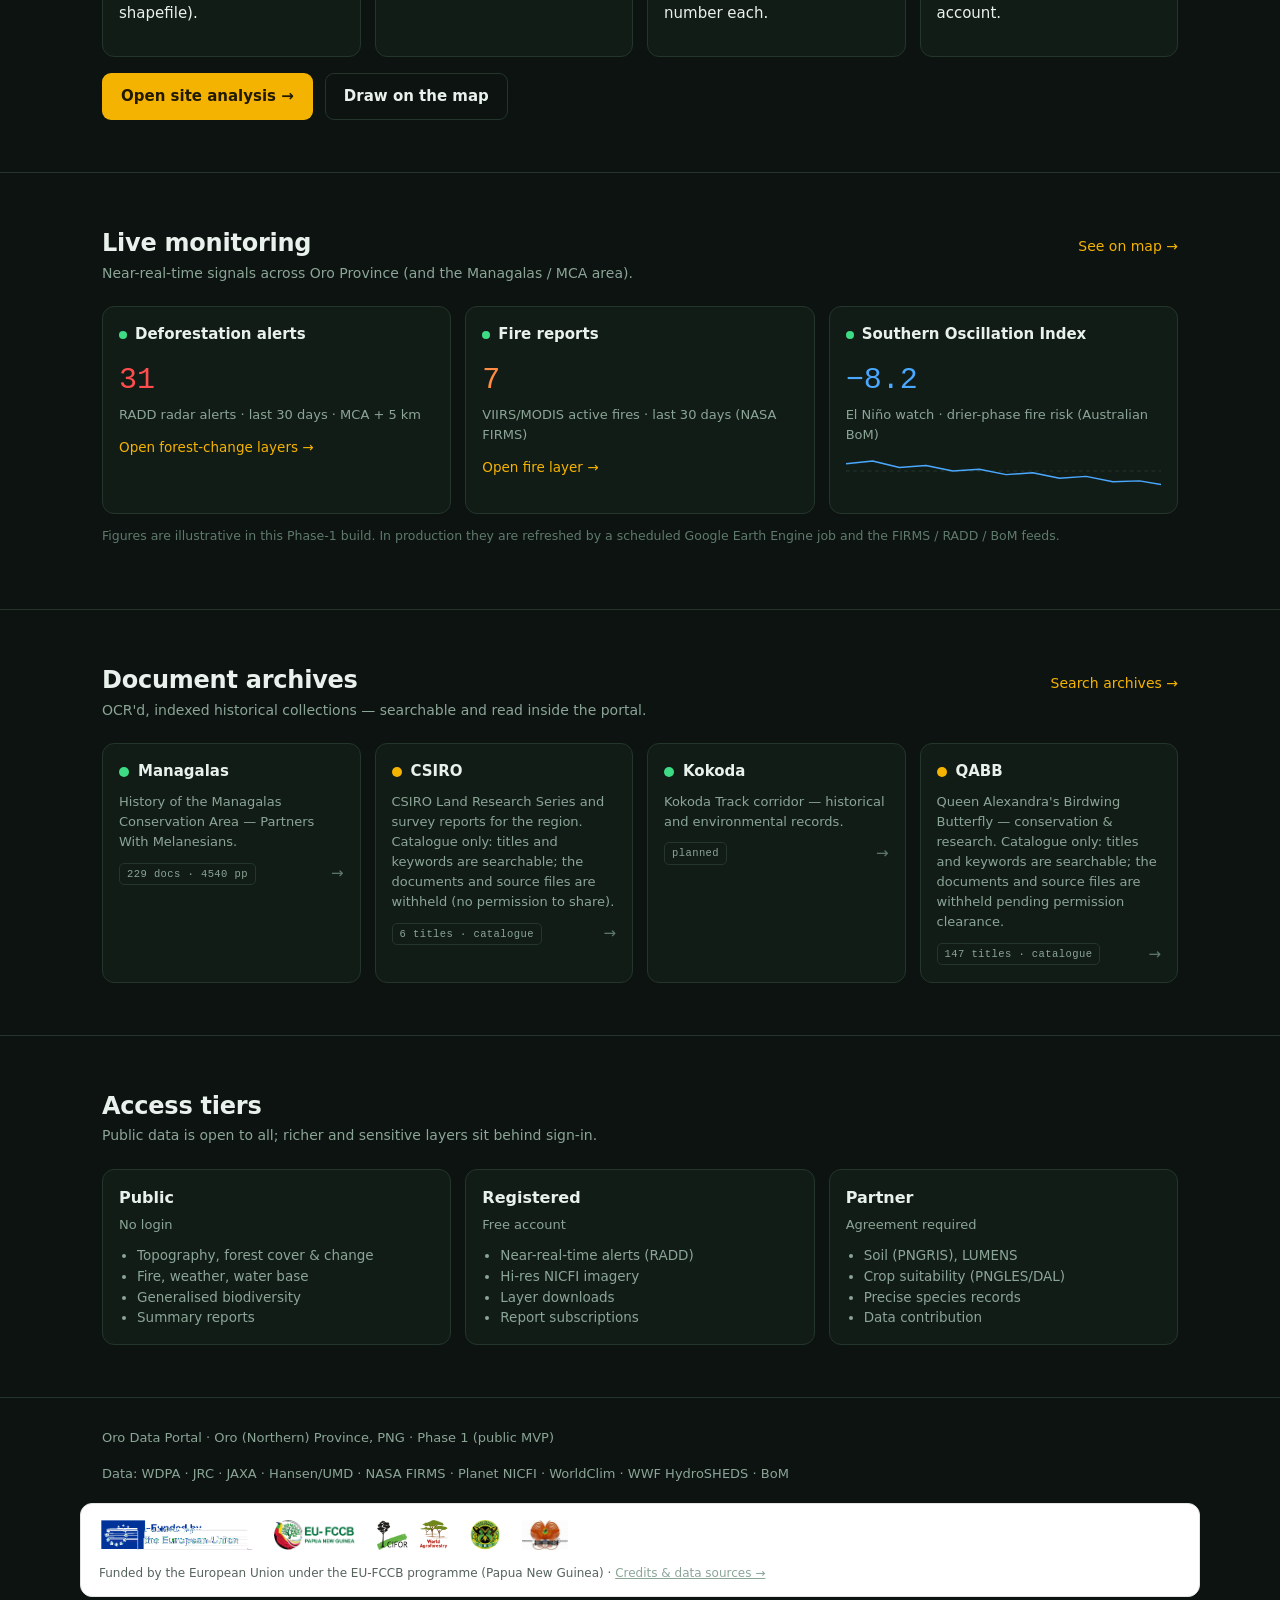
==== commit d51931d6: "feat(credits): add real partner logos with placement-specific attribution Adds the official logo fil" ====
--- a/app/index.html
+++ b/app/index.html
@@ -149,7 +149,7 @@
       <div>Oro Data Portal · Oro (Northern) Province, PNG · Phase 1 (public MVP)</div>
       <div>Data: WDPA · JRC · JAXA · Hansen/UMD · NASA FIRMS · Planet NICFI · WorldClim · WWF HydroSHEDS · BoM</div>
     </div>
-    <div class="wrap site-credits" id="siteCredits"></div>
+    <div class="wrap site-credits" id="siteCredits" data-set="full"></div>
   </footer>
 
   <script src="js/archives.js"></script>
--- a/app/css/site.css
+++ b/app/css/site.css
@@ -229,30 +229,29 @@
 footer.site .row { display: flex; justify-content: space-between; gap: 16px; flex-wrap: wrap; }
 footer.site a { color: var(--muted); }
 
-/* funders / partners strip (footer) */
-.site-credits { border-top: 1px solid var(--line); margin-top: 18px; padding-top: 16px; }
-.funders { display: flex; align-items: center; gap: 18px; flex-wrap: wrap; }
-.funders.big { gap: 26px; }
-.funder { display: inline-flex; align-items: center; }
-.funder-img { height: 34px; width: auto; display: block; }
-.funders.big .funder-img { height: 54px; }
-.funder .eu-emblem, .funder-img[src*="eu-emblem"] { border-radius: 2px; }
-.funder-chip { display: inline-flex; align-items: center; height: 34px; padding: 0 12px;
-  border: 1px solid var(--line); border-radius: 8px; background: var(--panel2, rgba(255,255,255,.03));
-  color: var(--ink); font-weight: 600; font-size: 13px; white-space: nowrap; }
-.funders.big .funder-chip { height: 44px; font-size: 14px; }
-.funding-line { display: flex; align-items: center; flex-wrap: wrap; gap: 6px; margin-top: 12px;
-  color: var(--muted); font-size: 12.5px; }
-.funding-line .eu-mini { height: 15px; width: auto; vertical-align: middle; border-radius: 1px; }
-.funding-line a { color: var(--muted); text-decoration: underline; }
+/* funders / partners — logos sit on a WHITE band so the EU "Funded by" lockup
+   (dark-blue text) and the colour crests stay legible on the dark site. */
+.site-credits, .credits-logos { background: #fff; border: 1px solid #e4e4e4; border-radius: 12px;
+  padding: 14px 18px; margin-top: 18px; }
+.funders { display: flex; align-items: center; gap: 22px; flex-wrap: wrap; }
+.funder, .eu-lockup-wrap { display: inline-flex; align-items: center; }
+.funder-img { height: 30px; width: auto; display: block; }
+.eu-lockup { height: 34px; width: auto; display: block; }
+.funders.big .funder-img { height: 46px; }
+.funders.big .eu-lockup { height: 50px; }
+.funder-chip { display: inline-flex; align-items: center; height: 30px; padding: 0 12px;
+  border: 1px solid #ddd; border-radius: 8px; background: #f4f4f4;
+  color: #1c2330; font-weight: 600; font-size: 13px; white-space: nowrap; }
+.funding-line { flex-wrap: wrap; gap: 6px; margin-top: 12px; color: #55635b; font-size: 12px; }
+.funding-line a { color: #2f6b4f; text-decoration: underline; }
 
 /* credits page */
 .cr-fund { display: flex; align-items: center; gap: 20px; flex-wrap: wrap;
-  background: var(--panel); border: 1px solid var(--line); border-radius: 12px; padding: 18px 20px; margin: 8px 0 26px; }
-.cr-emblem { height: 76px; width: auto; border-radius: 3px; }
-.cr-fund-line { font-size: 18px; font-weight: 700; color: var(--ink); }
-.cr-fund-prog { color: var(--muted); margin-top: 3px; }
-.cr-disc { color: var(--faint); font-size: 12px; max-width: 70ch; margin: 10px 0 0; }
+  background: #fff; border: 1px solid #e4e4e4; border-radius: 12px; padding: 18px 20px; margin: 8px 0 26px; }
+.cr-lockup { height: 60px; width: auto; }
+.cr-fund-prog { color: #1c2330; font-weight: 600; }
+.cr-disc { color: #55635b; font-size: 12px; max-width: 70ch; margin: 10px 0 0; }
+.funders.big.band { background: #fff; border: 1px solid #e4e4e4; border-radius: 12px; padding: 16px 18px; }
 .cr-lead { color: var(--muted); max-width: 80ch; }
 .cr-grp { margin: 22px 0 8px; font-size: 15px; }
 .cr-table { width: 100%; border-collapse: collapse; font-size: 13.5px; }
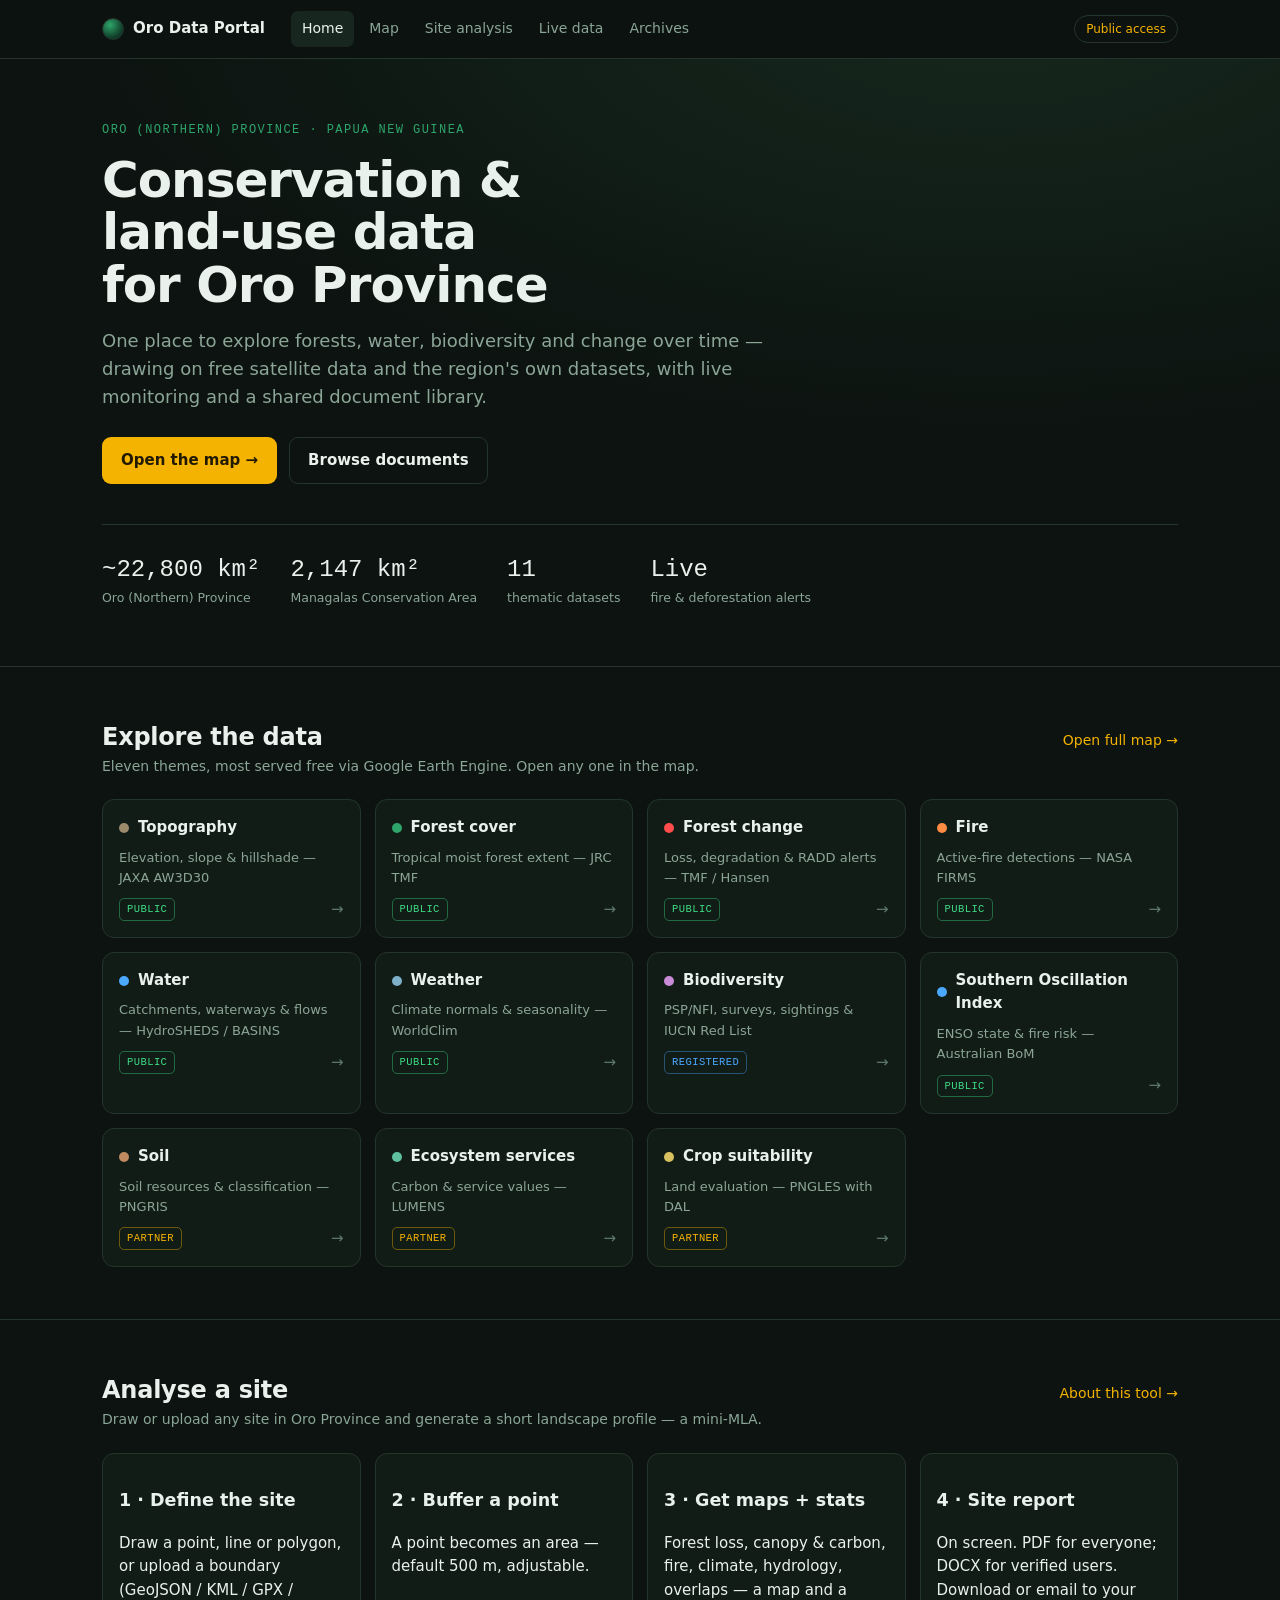
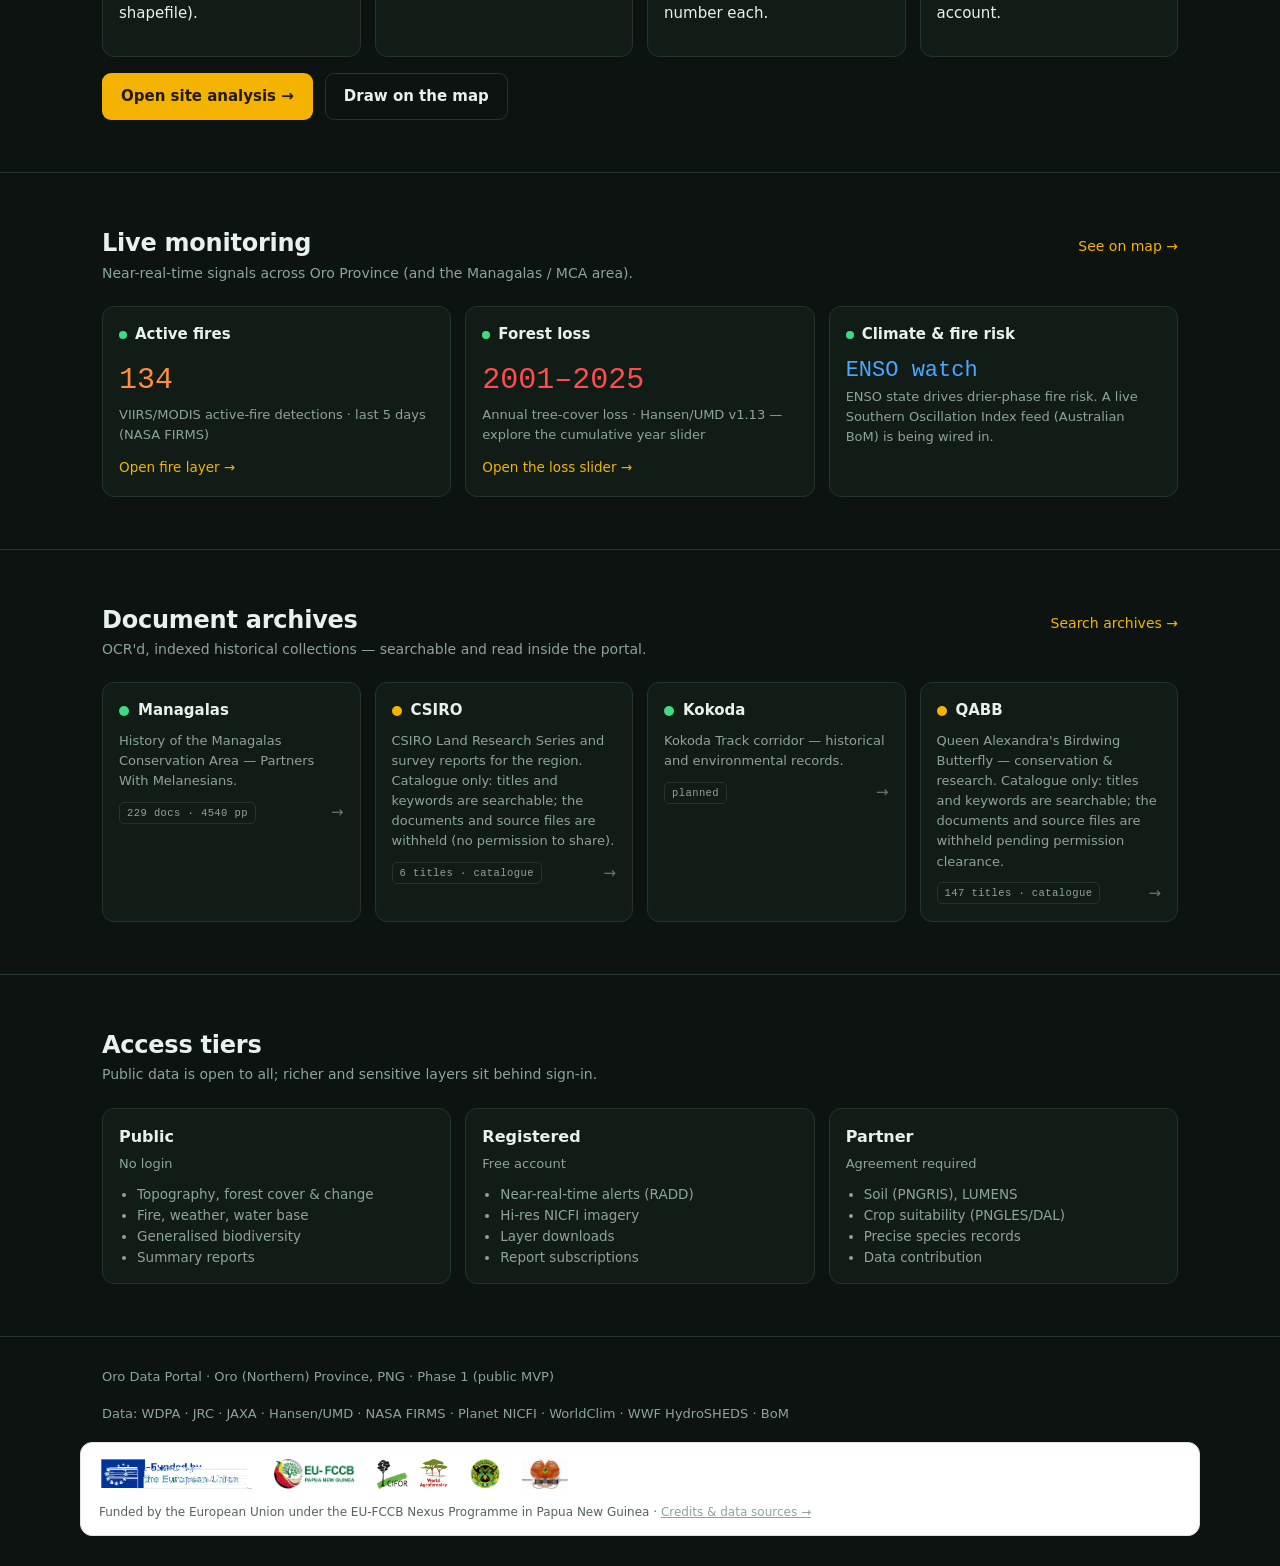
==== commit 27b48a45: "Pre-launch cleanup: unlist Usage, remove fabricated homepage numbers, favicon, honest labels - Remov" ====
--- a/app/index.html
+++ b/app/index.html
@@ -3,6 +3,7 @@
 <head>
   <meta charset="utf-8" />
   <meta name="viewport" content="width=device-width, initial-scale=1" />
+  <link rel="icon" href="img/favicon.svg" type="image/svg+xml" />
   <title>Oro Data Portal — Oro (Northern) Province, PNG</title>
   <meta name="description" content="Land use and conservation data for Oro (Northern) Province, Papua New Guinea: interactive maps, live monitoring, site analysis, and a document library." />
   <link rel="stylesheet" href="css/site.css" />
@@ -20,10 +21,9 @@
         <a href="site.html">Site analysis</a>
         <a href="index.html#live">Live data</a>
         <a href="library.html">Archives</a>
-        <a href="analytics.html">Usage</a>
       </nav>
       <span class="spacer"></span>
-      <a class="tier-chip" href="index.html#access">Public access · Sign in</a>
+      <a class="tier-chip" href="index.html#access">Public access</a>
     </div>
   </div>
 
@@ -63,7 +63,7 @@
   <section class="blk" id="site">
     <div class="wrap">
       <div class="sec-h">
-        <div><h2>Analyse a site <span class="badge planned">Planned — Phase 4b</span></h2>
+        <div><h2>Analyse a site</h2>
           <p>Draw or upload any site in Oro Province and generate a short landscape profile — a mini-MLA.</p></div>
         <a class="more" href="site.html">About this tool →</a>
       </div>
@@ -89,32 +89,24 @@
       </div>
       <div class="live-cards">
         <div class="live-card">
-          <div class="lh"><span class="blip"></span> Deforestation alerts</div>
-          <div class="big" style="color:var(--loss)">31</div>
-          <div class="sub">RADD radar alerts · last 30 days · MCA + 5 km</div>
-          <a class="lnk" href="map.html">Open forest-change layers →</a>
-        </div>
-        <div class="live-card">
-          <div class="lh"><span class="blip"></span> Fire reports</div>
-          <div class="big" style="color:var(--fire)">7</div>
-          <div class="sub">VIIRS/MODIS active fires · last 30 days (NASA FIRMS)</div>
+          <div class="lh"><span class="blip"></span> Active fires</div>
+          <div class="big" style="color:var(--fire)" id="fireBig">—</div>
+          <div class="sub" id="fireSub">VIIRS/MODIS active-fire detections (NASA FIRMS)</div>
           <a class="lnk" href="map.html">Open fire layer →</a>
         </div>
         <div class="live-card">
-          <div class="lh"><span class="blip"></span> Southern Oscillation Index</div>
-          <div class="big" style="color:var(--water)">−8.2</div>
-          <div class="sub">El Niño watch · drier-phase fire risk (Australian BoM)</div>
-          <svg class="spark" viewBox="0 0 260 40" preserveAspectRatio="none" aria-hidden="true">
-            <line x1="0" y1="20" x2="260" y2="20" stroke="#24352c" stroke-dasharray="3 3"/>
-            <polyline fill="none" stroke="#4aa8ff" stroke-width="1.6"
-              points="0,12 22,9 44,16 66,14 88,20 110,18 132,24 154,22 176,28 198,26 220,32 242,31 260,35"/>
-          </svg>
+          <div class="lh"><span class="blip"></span> Forest loss</div>
+          <div class="big" style="color:var(--loss)">2001–2025</div>
+          <div class="sub">Annual tree-cover loss · Hansen/UMD v1.13 — explore the cumulative year slider</div>
+          <a class="lnk" href="map.html">Open the loss slider →</a>
+        </div>
+        <div class="live-card">
+          <div class="lh"><span class="blip"></span> Climate &amp; fire risk</div>
+          <div class="big" style="color:var(--water);font-size:22px;line-height:1.3">ENSO watch</div>
+          <div class="sub">ENSO state drives drier-phase fire risk. A live Southern Oscillation Index
+            feed (Australian BoM) is being wired in.</div>
         </div>
       </div>
-      <p class="sub" style="color:var(--faint);font-size:12.5px;margin-top:12px">
-        Figures are illustrative in this Phase-1 build. In production they are refreshed by a scheduled
-        Google Earth Engine job and the FIRMS / RADD / BoM feeds.
-      </p>
     </div>
   </section>
 
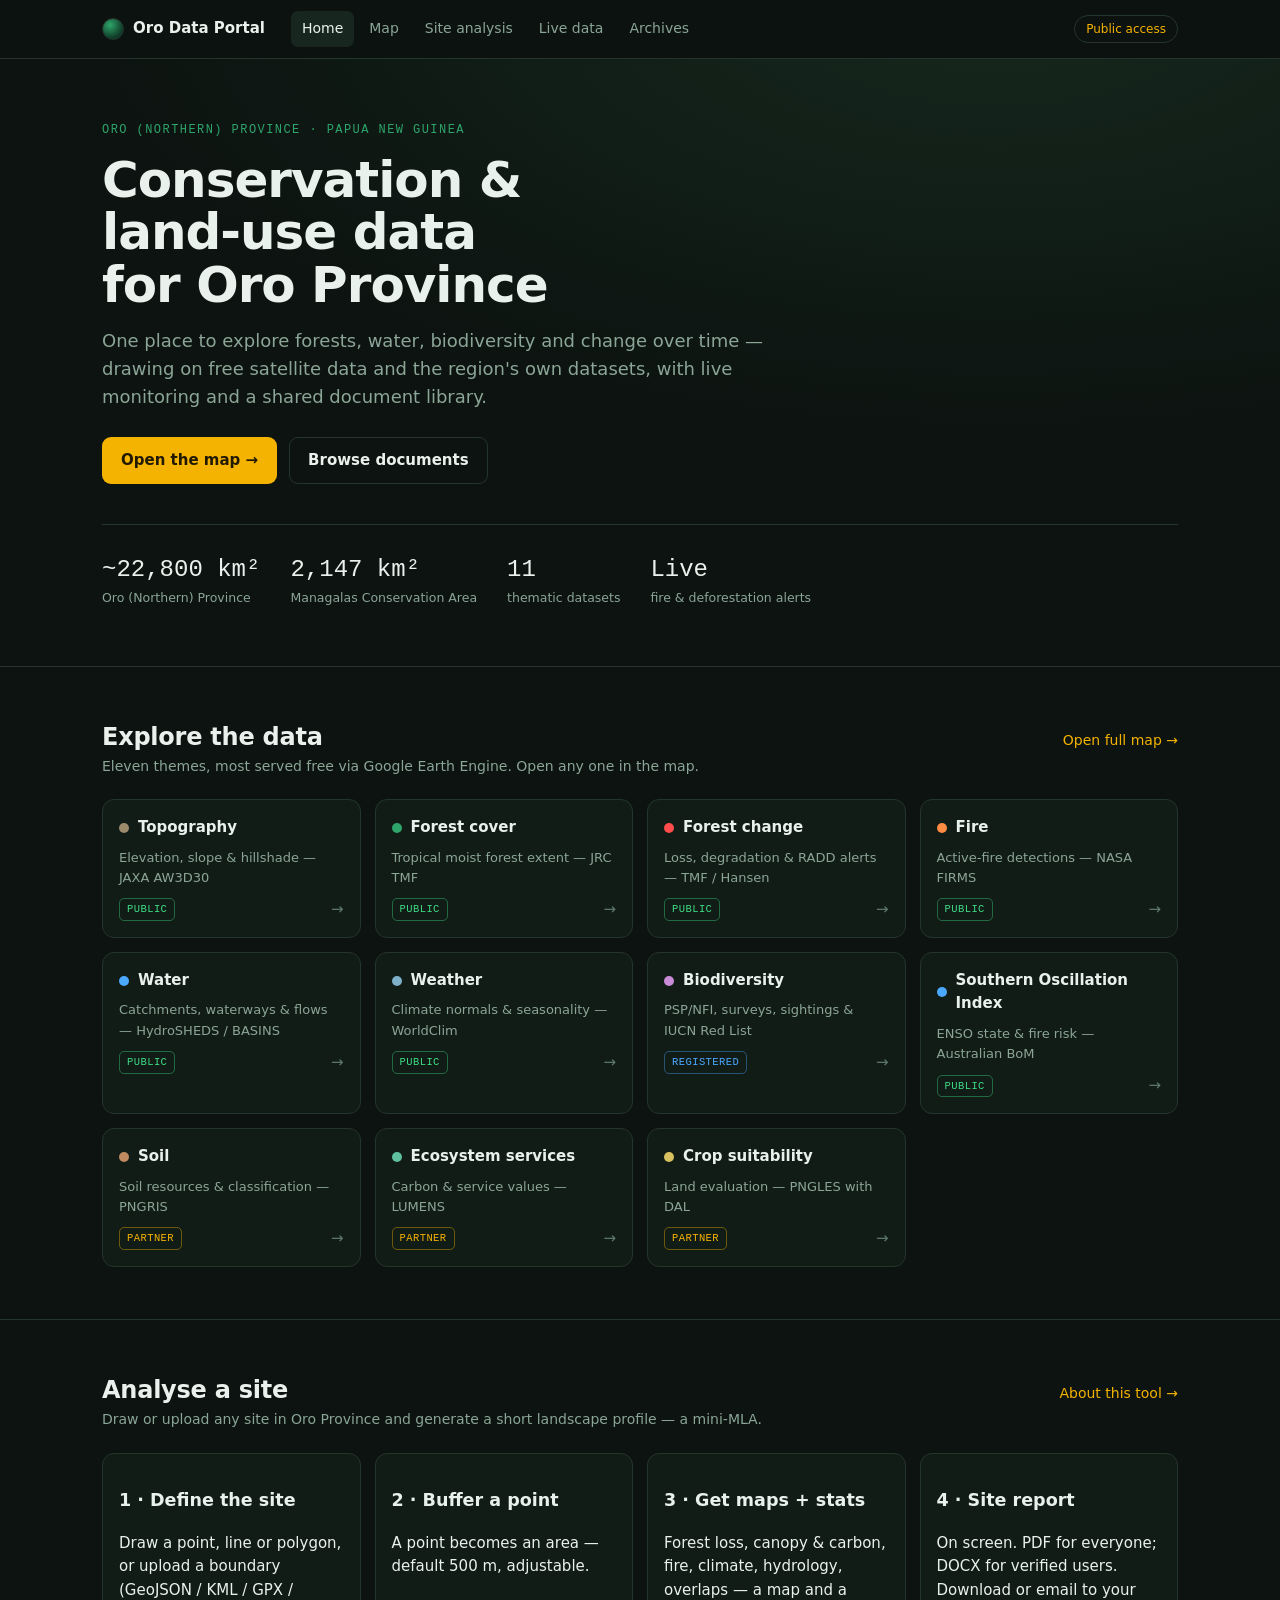
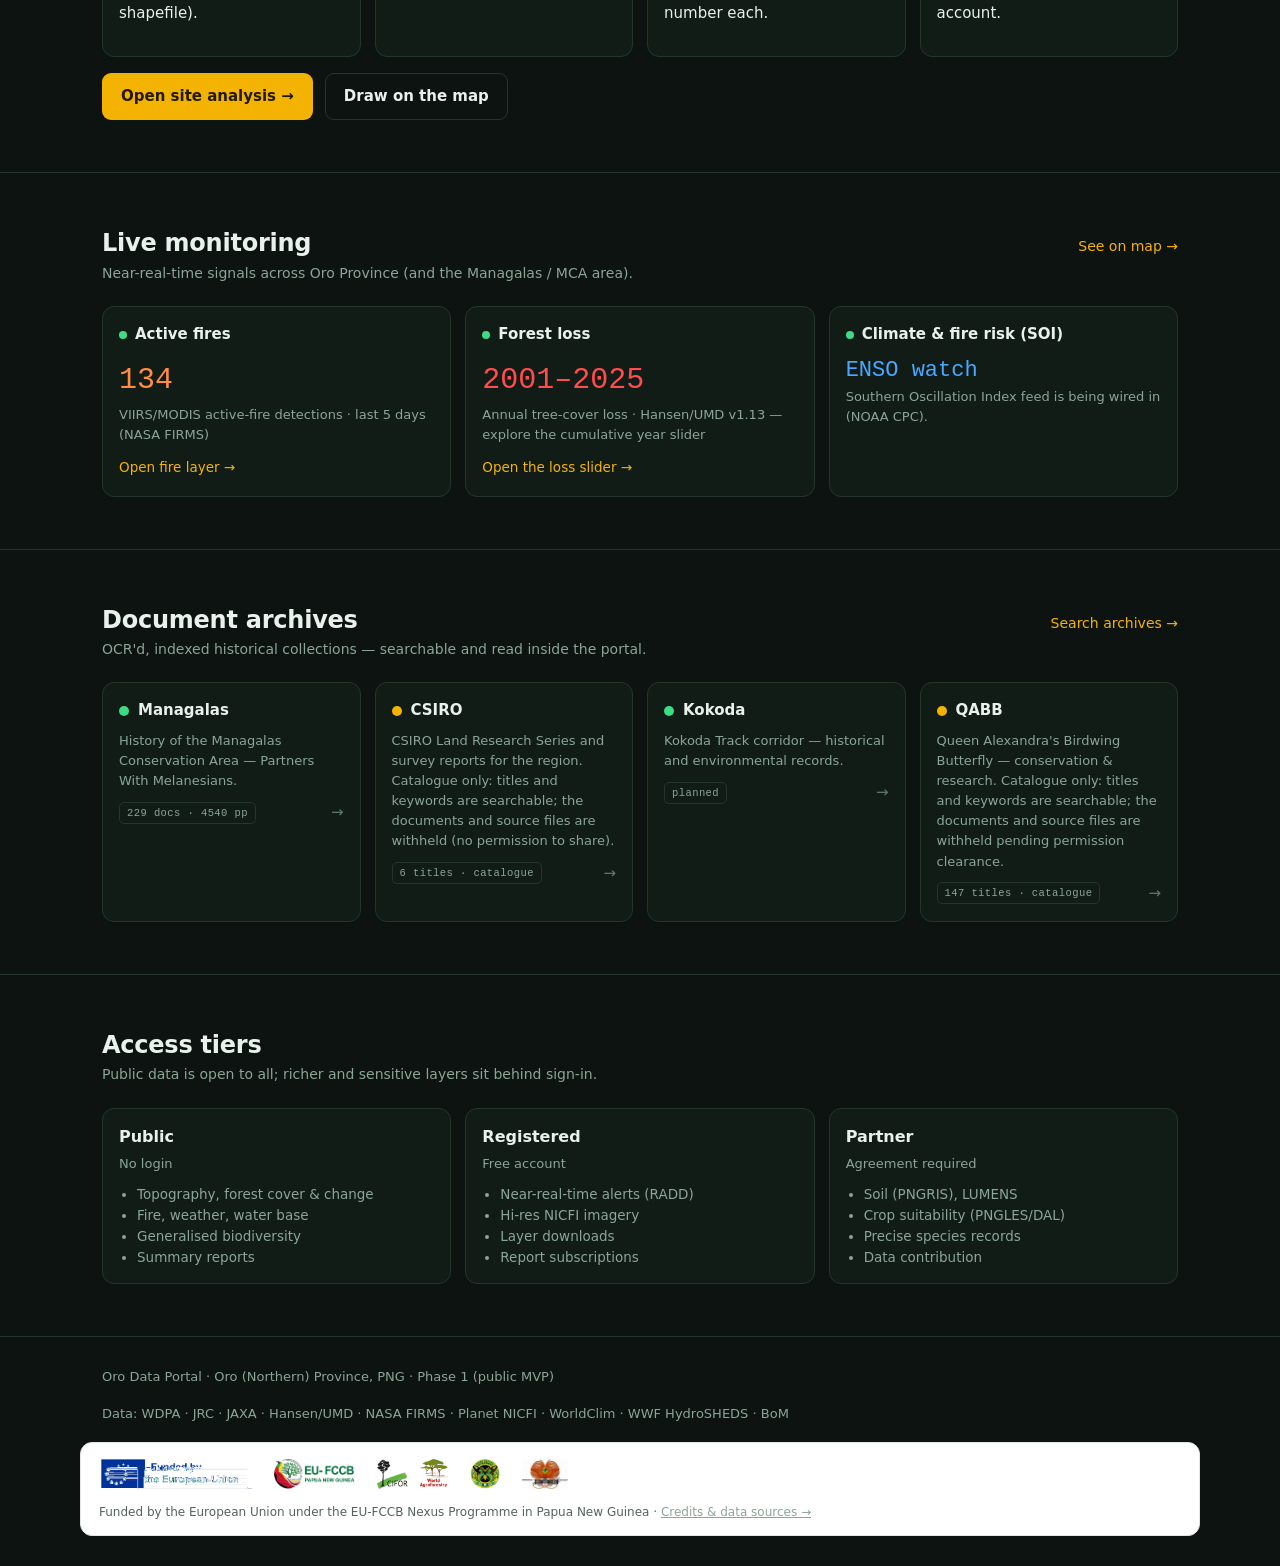
==== commit 0d0f43b8: "Wire live SOI feed (NOAA CPC) and fix EUDR clearance vector export - update_soi.py + update-soi.yml:" ====
--- a/app/index.html
+++ b/app/index.html
@@ -101,10 +101,9 @@
           <a class="lnk" href="map.html">Open the loss slider →</a>
         </div>
         <div class="live-card">
-          <div class="lh"><span class="blip"></span> Climate &amp; fire risk</div>
-          <div class="big" style="color:var(--water);font-size:22px;line-height:1.3">ENSO watch</div>
-          <div class="sub">ENSO state drives drier-phase fire risk. A live Southern Oscillation Index
-            feed (Australian BoM) is being wired in.</div>
+          <div class="lh"><span class="blip"></span> Climate &amp; fire risk (SOI)</div>
+          <div class="big" style="color:var(--water)" id="soiBig">—</div>
+          <div class="sub" id="soiSub">Southern Oscillation Index — ENSO state &amp; drier-phase fire risk.</div>
         </div>
       </div>
     </div>
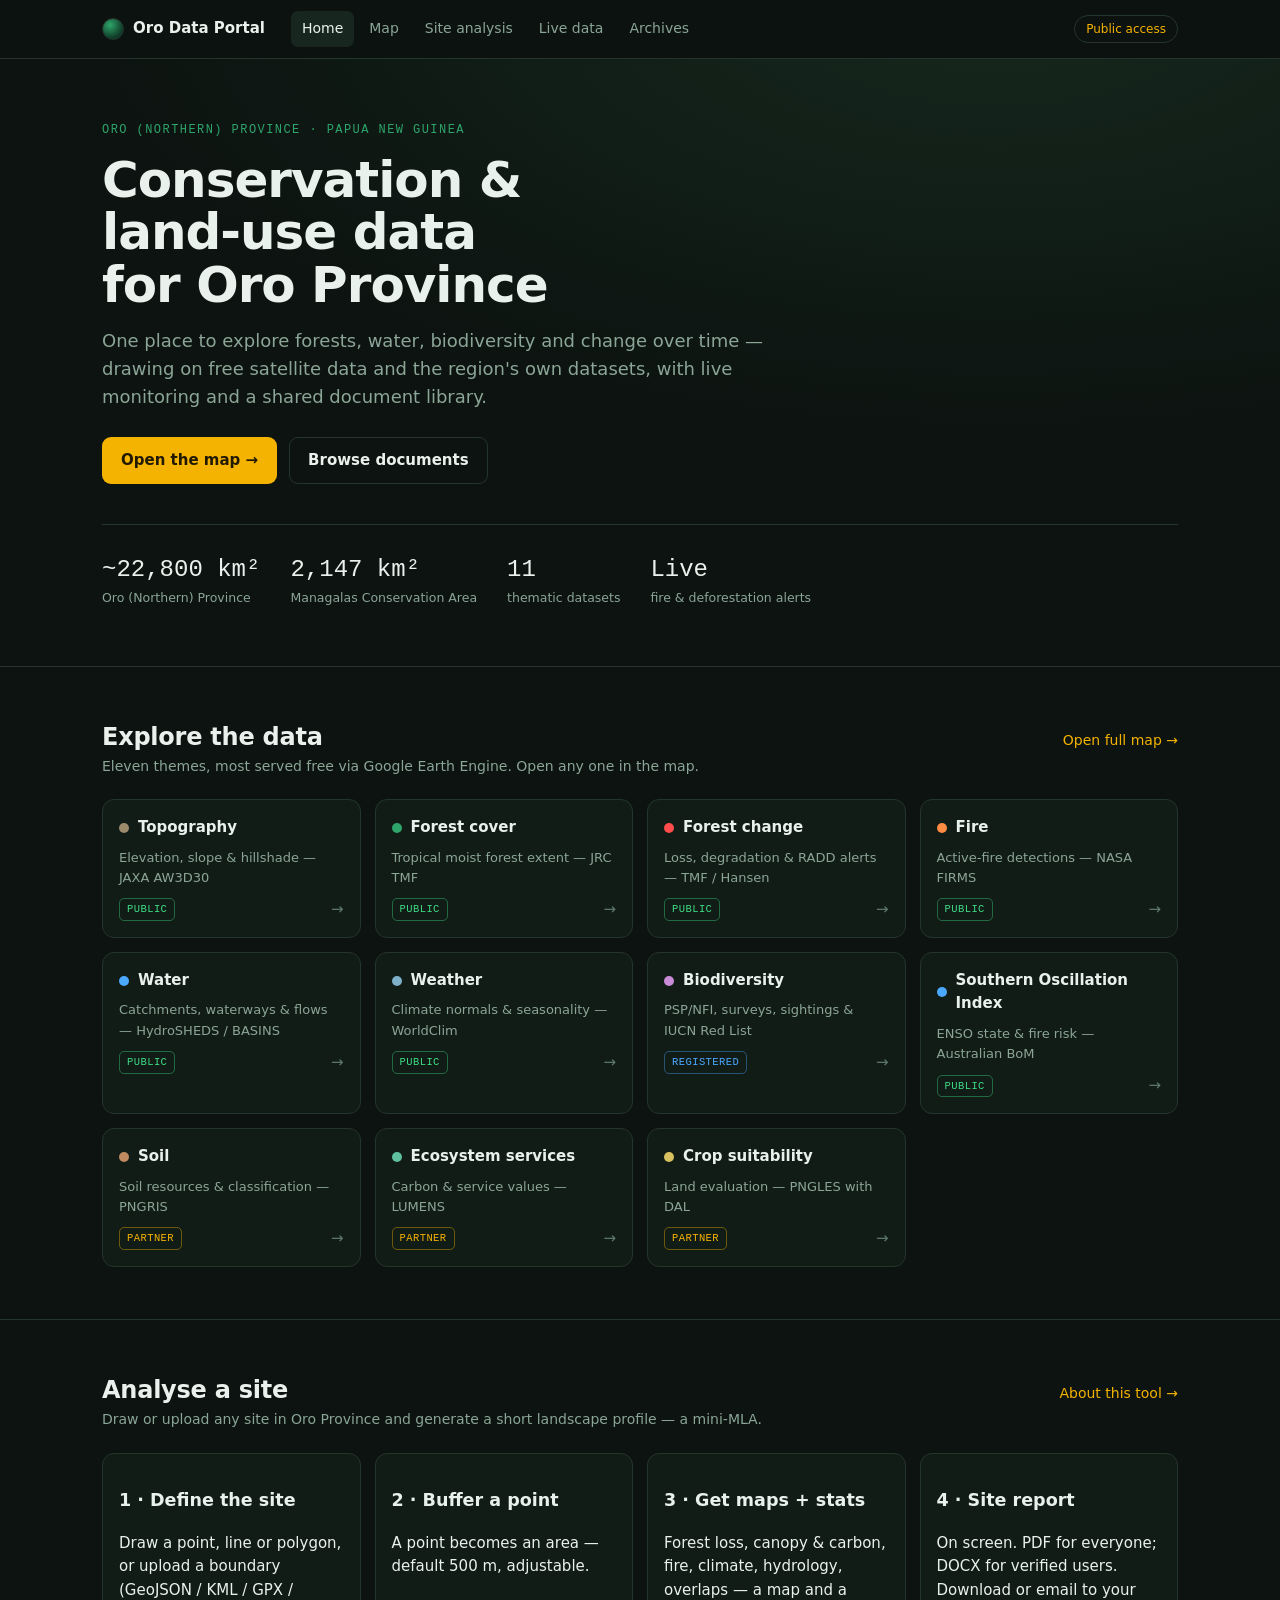
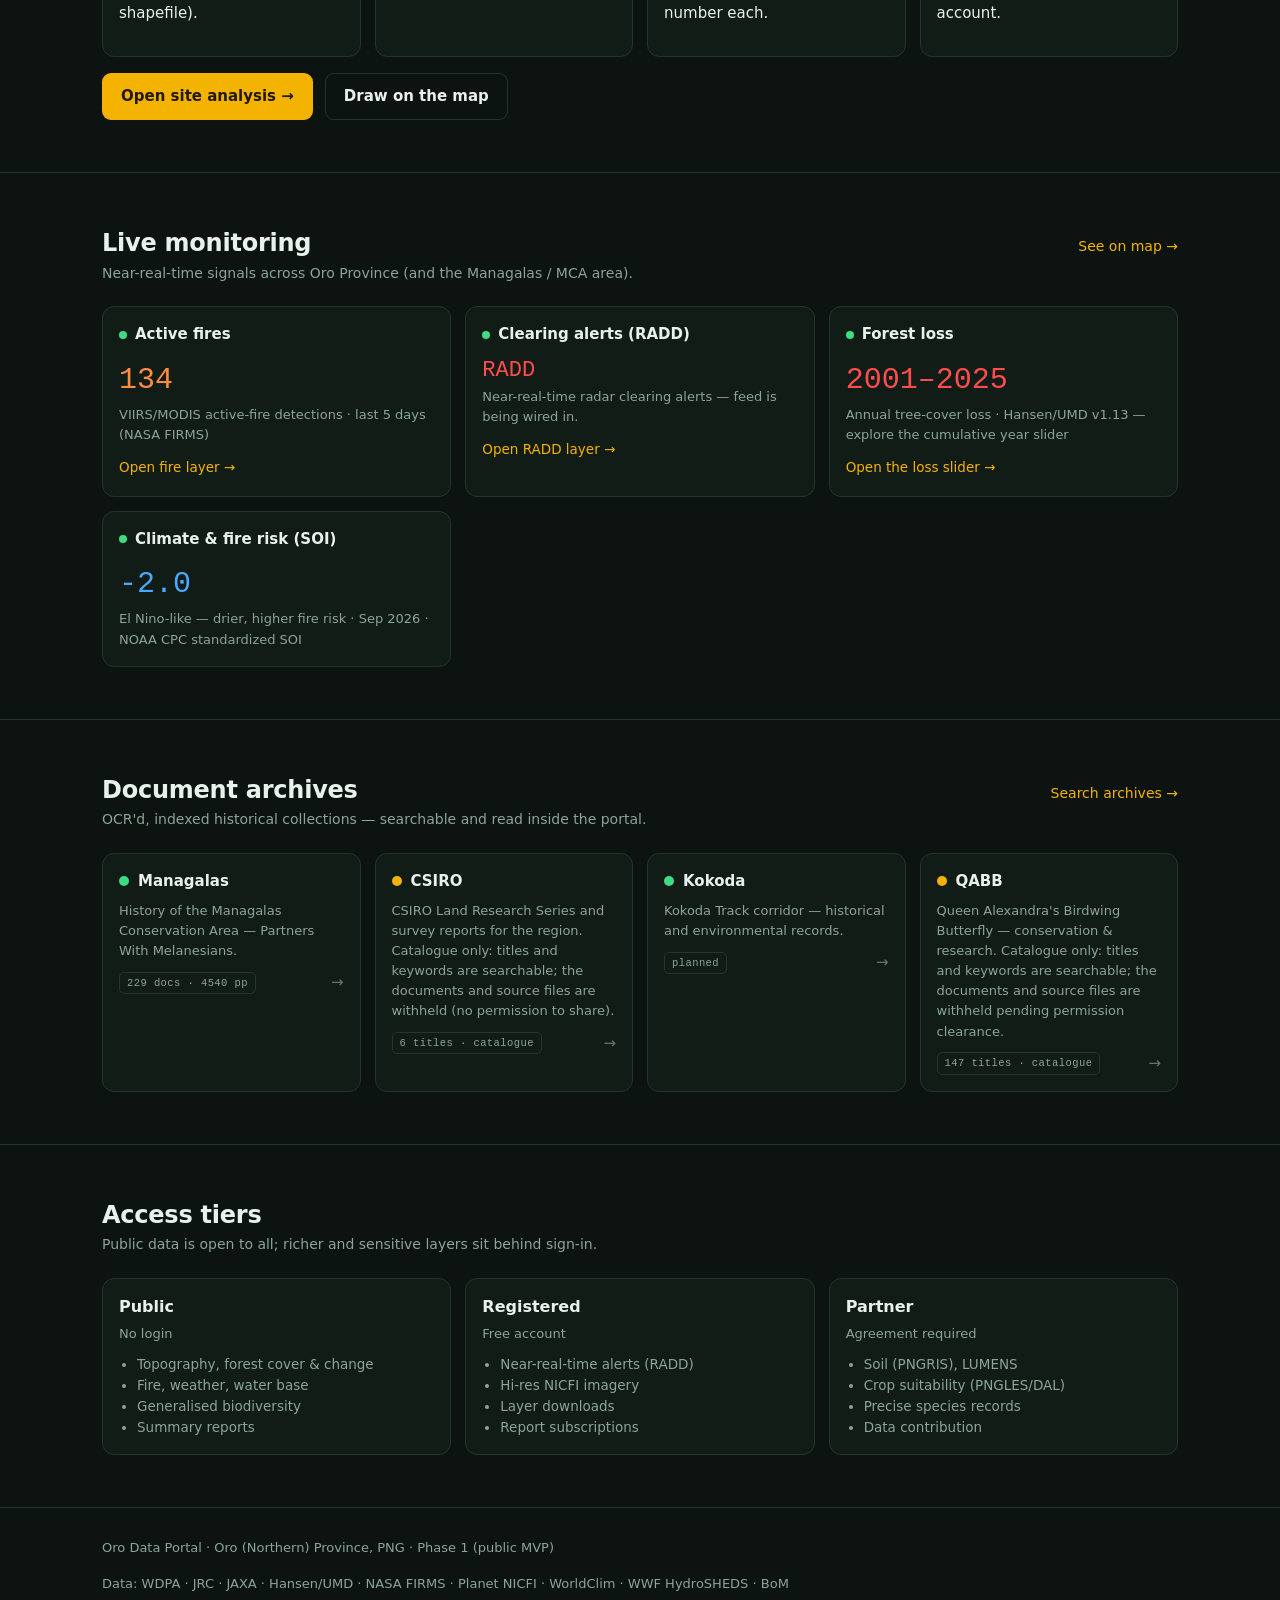
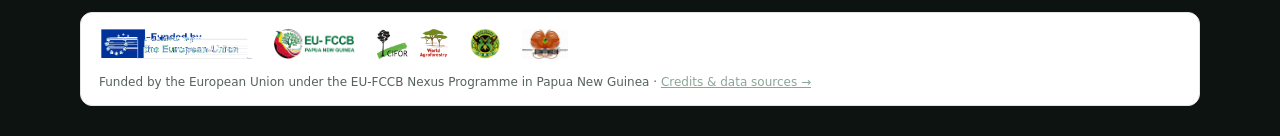
==== commit 1e48bfbe: "Add RADD near-real-time clearing-alert feed - update_gee.py renders a RADD layer (confirmed Sentinel" ====
--- a/app/index.html
+++ b/app/index.html
@@ -95,6 +95,12 @@
           <a class="lnk" href="map.html">Open fire layer →</a>
         </div>
         <div class="live-card">
+          <div class="lh"><span class="blip"></span> Clearing alerts (RADD)</div>
+          <div class="big" style="color:var(--loss)" id="raddBig">—</div>
+          <div class="sub" id="raddSub">Radar deforestation alerts &gt;2 ha · last 90 days (Sentinel-1 / RADD)</div>
+          <a class="lnk" href="map.html">Open RADD layer →</a>
+        </div>
+        <div class="live-card">
           <div class="lh"><span class="blip"></span> Forest loss</div>
           <div class="big" style="color:var(--loss)">2001–2025</div>
           <div class="sub">Annual tree-cover loss · Hansen/UMD v1.13 — explore the cumulative year slider</div>
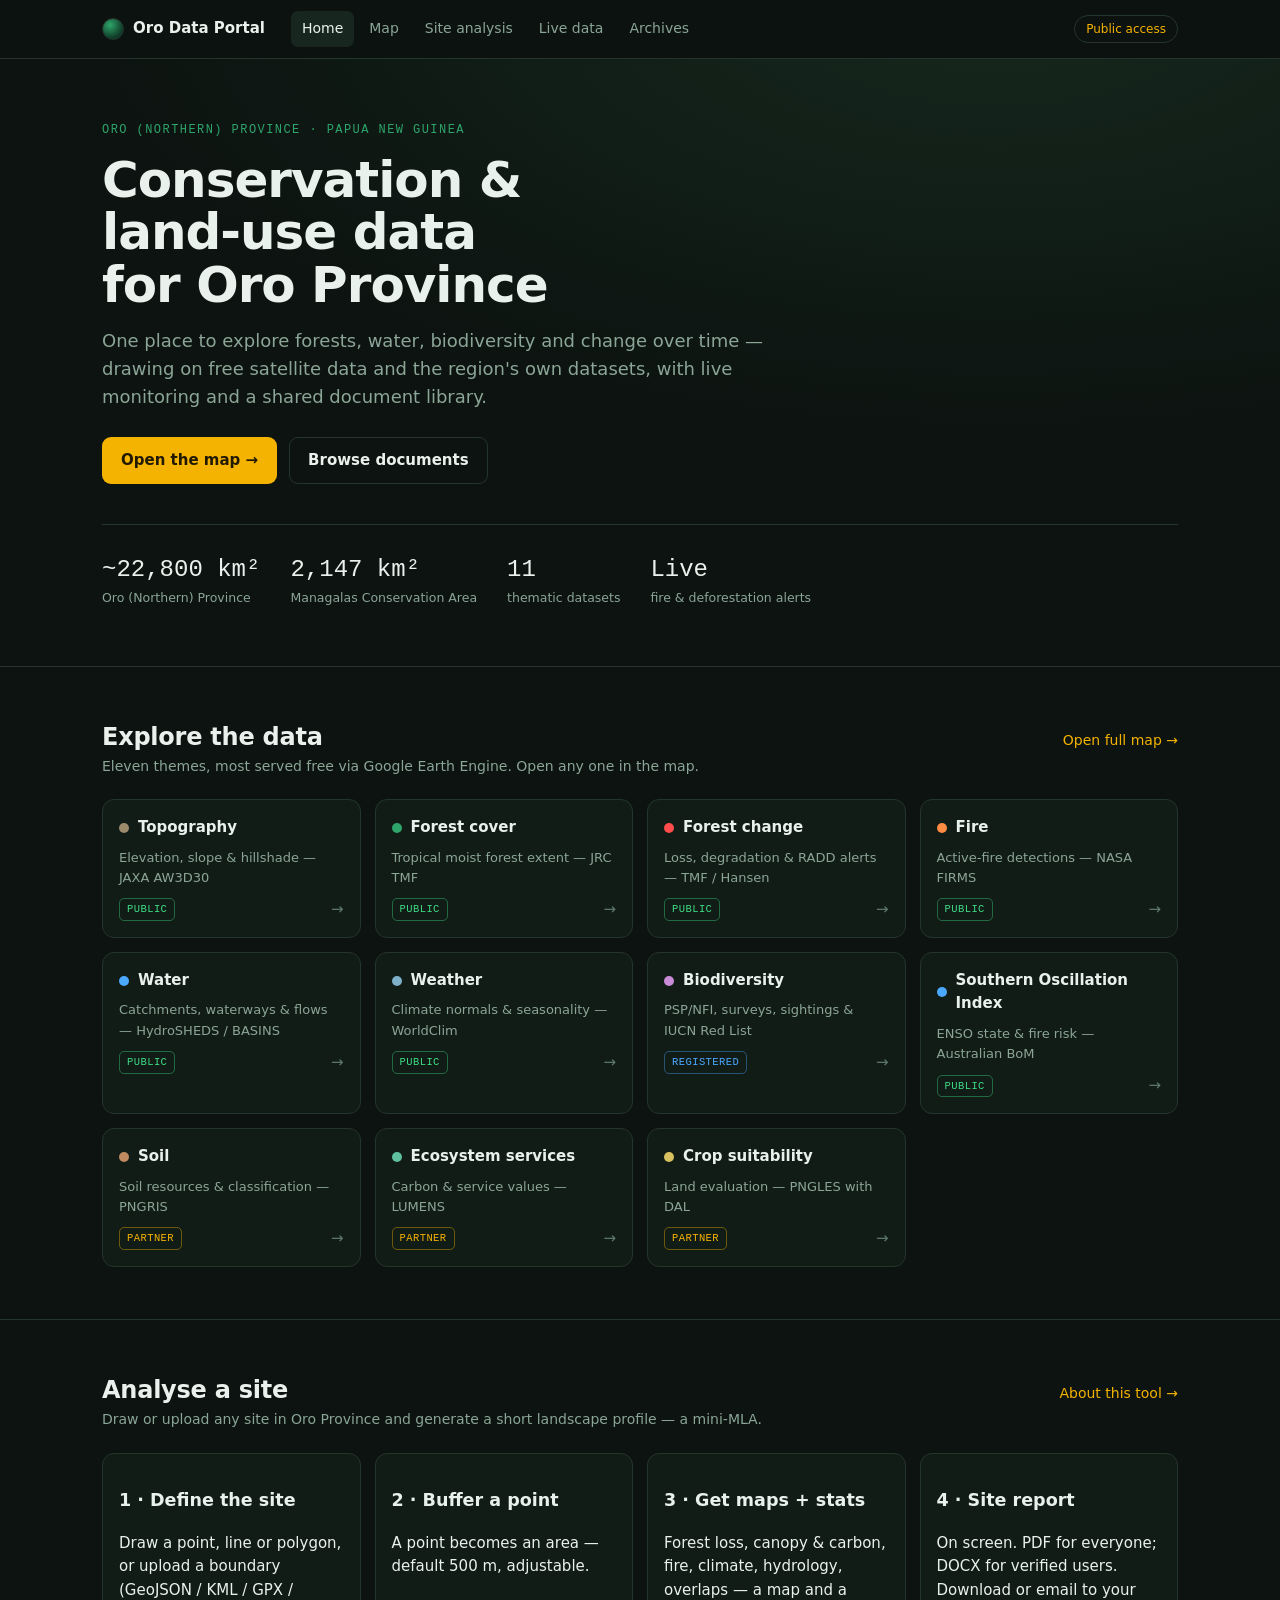
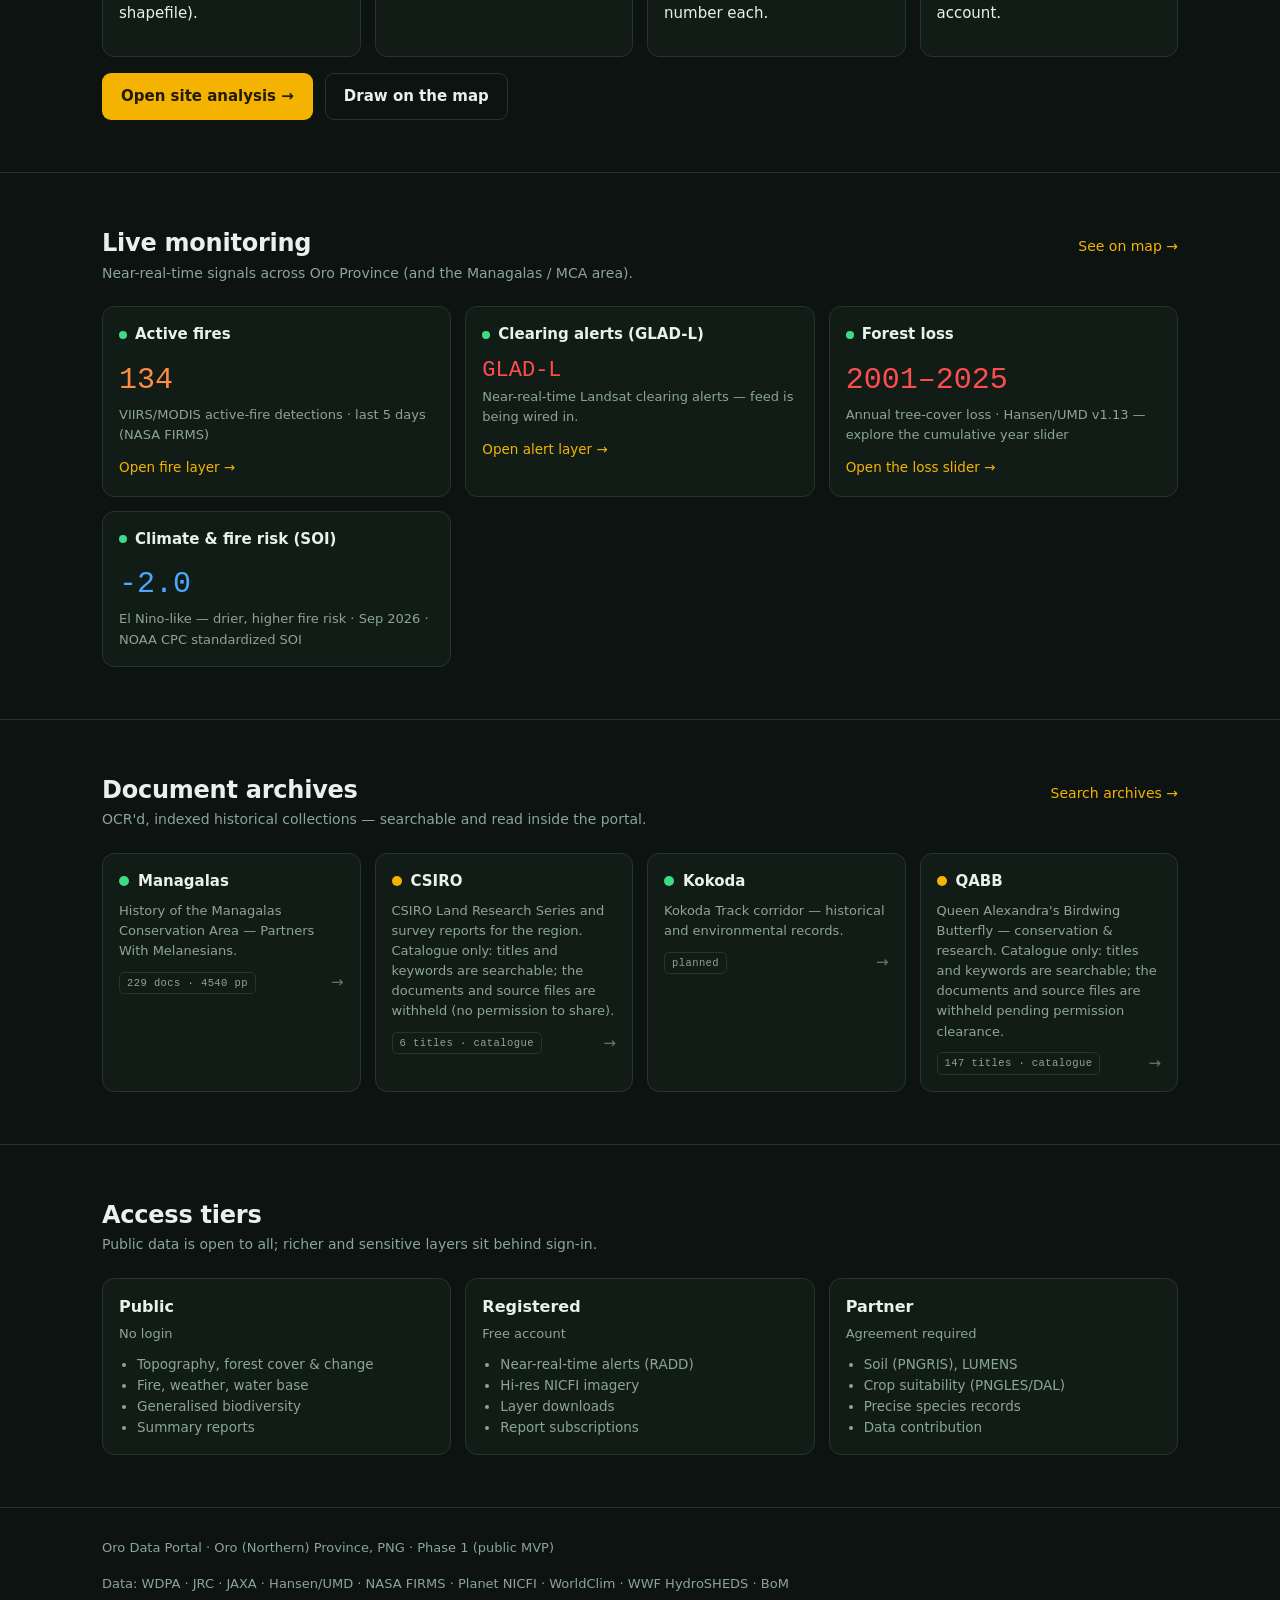
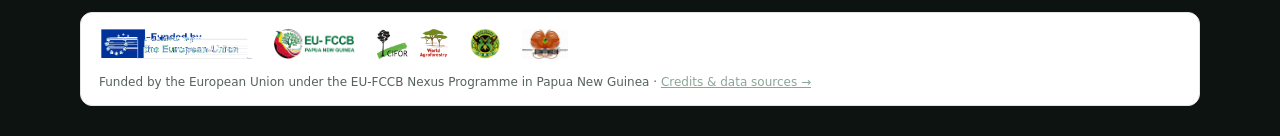
==== commit c4b2eddb: "Replace stale RADD with GLAD-L as the primary recent-deforestation source The RADD community feed in" ====
--- a/app/index.html
+++ b/app/index.html
@@ -95,10 +95,10 @@
           <a class="lnk" href="map.html">Open fire layer →</a>
         </div>
         <div class="live-card">
-          <div class="lh"><span class="blip"></span> Clearing alerts (RADD)</div>
-          <div class="big" style="color:var(--loss)" id="raddBig">—</div>
-          <div class="sub" id="raddSub">Radar deforestation alerts &gt;2 ha · last 90 days (Sentinel-1 / RADD)</div>
-          <a class="lnk" href="map.html">Open RADD layer →</a>
+          <div class="lh"><span class="blip"></span> Clearing alerts (GLAD-L)</div>
+          <div class="big" style="color:var(--loss)" id="gladBig">—</div>
+          <div class="sub" id="gladSub">Landsat deforestation alerts &gt;2 ha · last 90 days (GLAD-L / UMD)</div>
+          <a class="lnk" href="map.html">Open alert layer →</a>
         </div>
         <div class="live-card">
           <div class="lh"><span class="blip"></span> Forest loss</div>
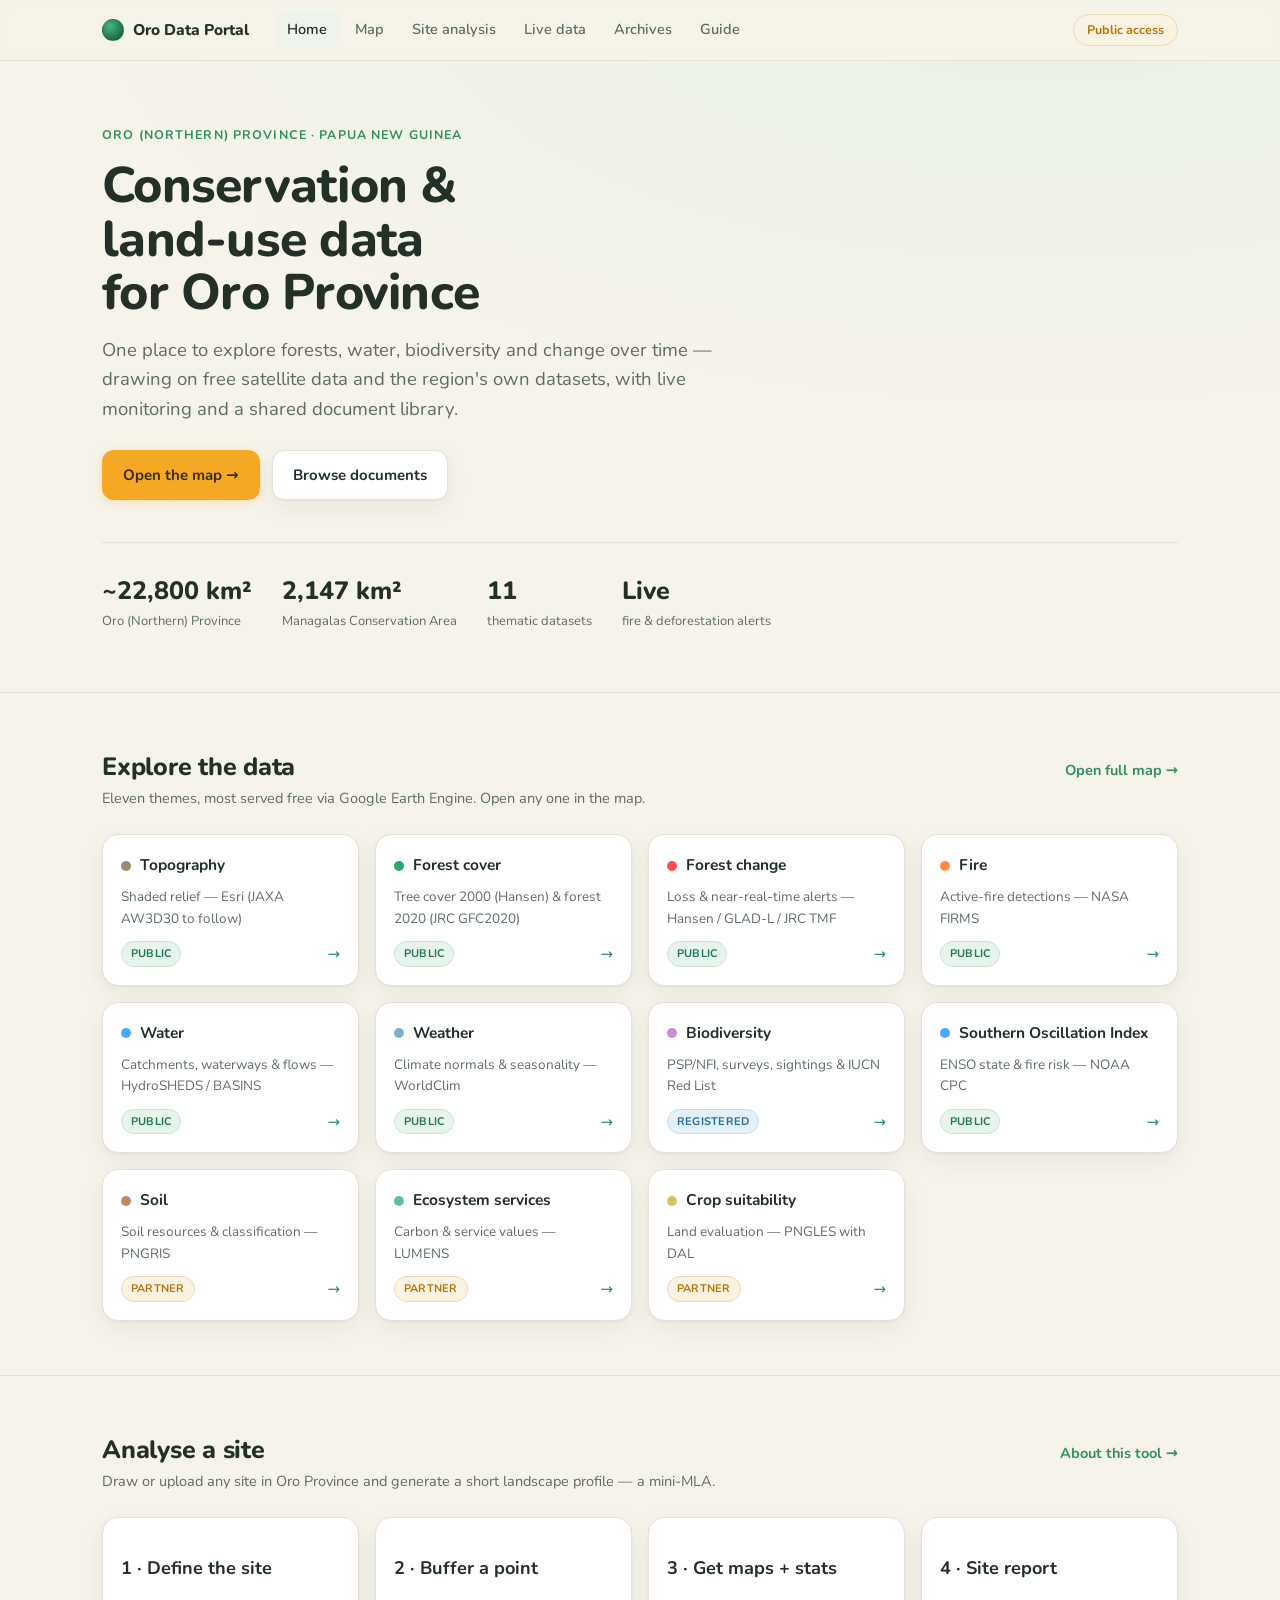
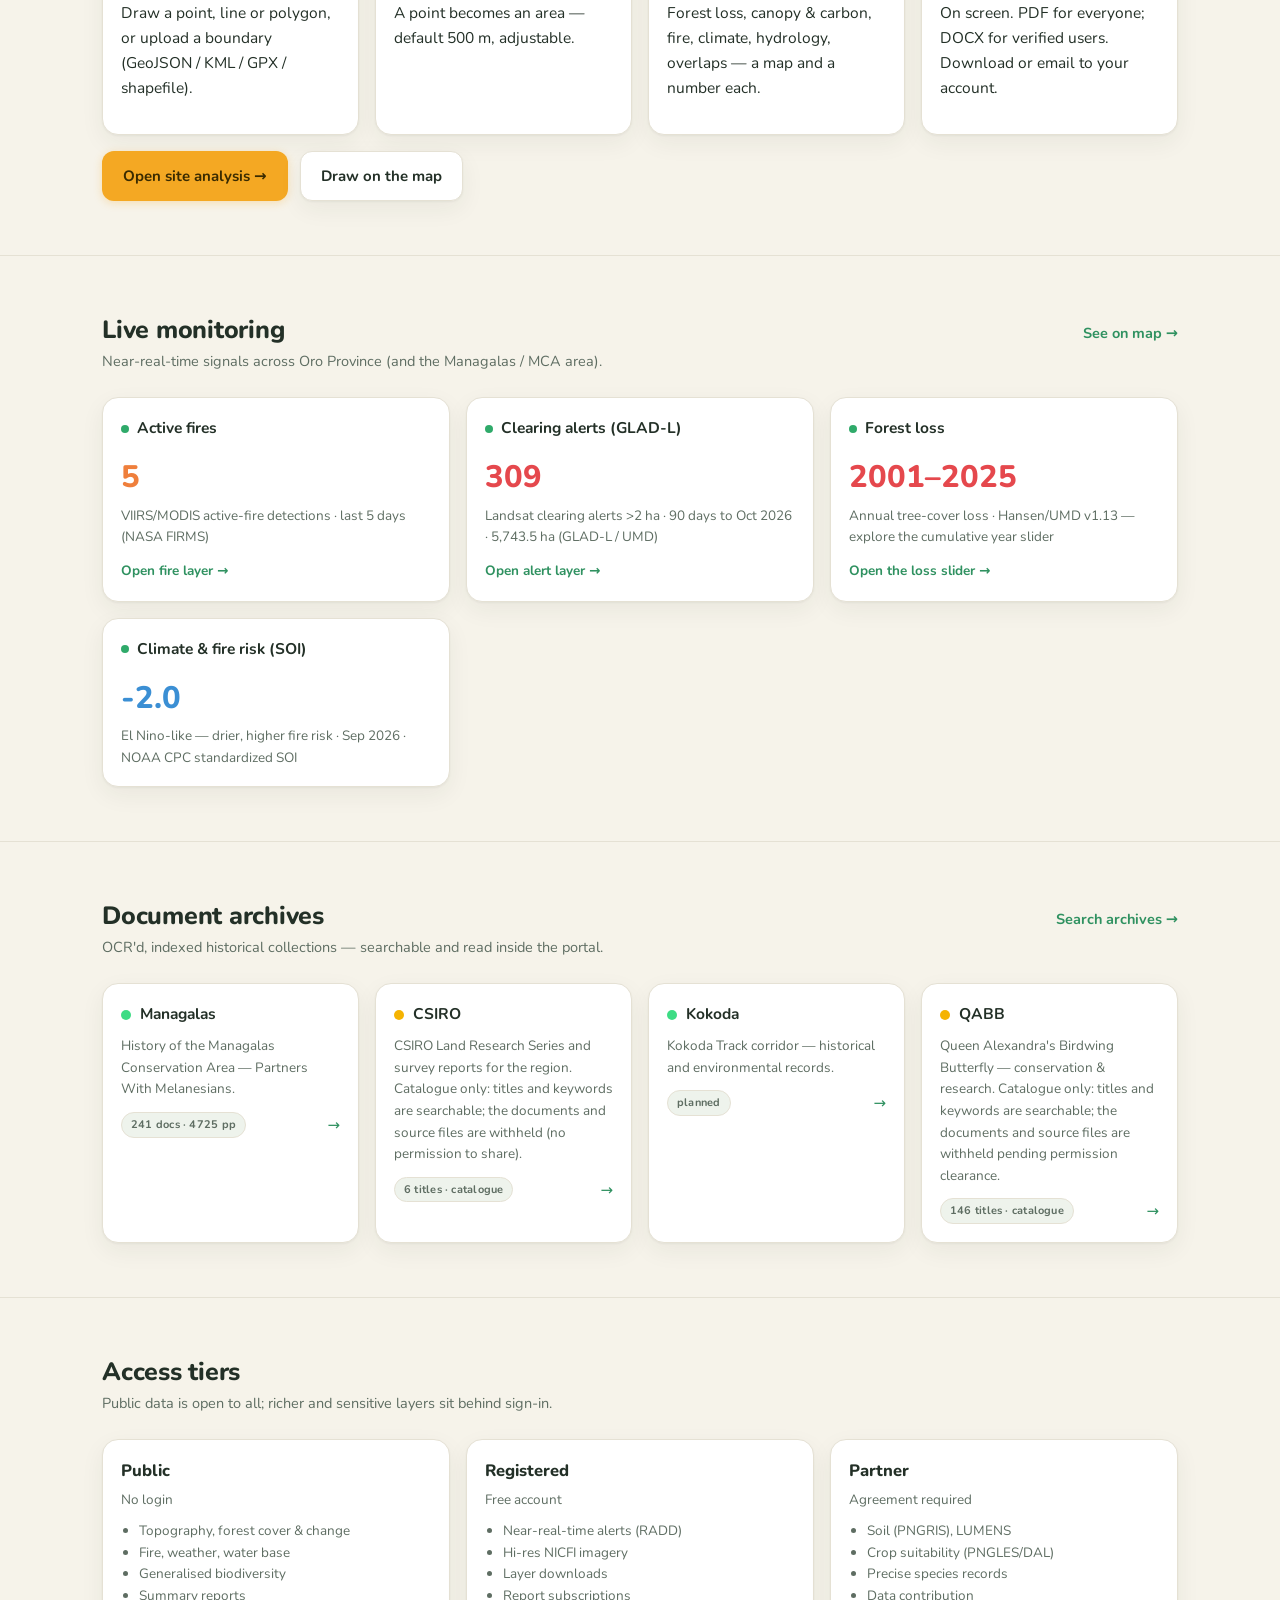
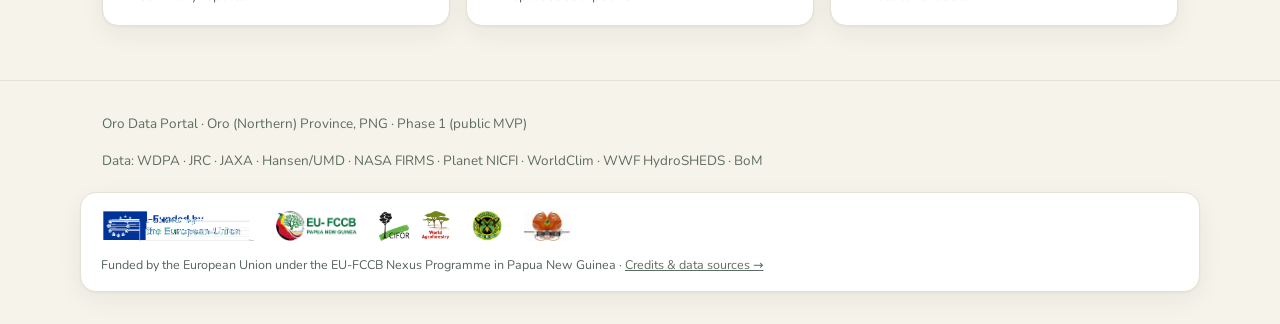
==== commit 56189733: "Add in-portal user Guide page + downloadable PDF manual New app/guide.html: a plain-language, non-te" ====
--- a/app/index.html
+++ b/app/index.html
@@ -21,6 +21,7 @@
         <a href="site.html">Site analysis</a>
         <a href="index.html#live">Live data</a>
         <a href="library.html">Archives</a>
+        <a href="guide.html">Guide</a>
       </nav>
       <span class="spacer"></span>
       <a class="tier-chip" href="index.html#access">Public access</a>
--- a/app/css/site.css
+++ b/app/css/site.css
@@ -1,168 +1,175 @@
+@import url('https://fonts.googleapis.com/css2?family=Nunito:wght@400;500;600;700;800&display=swap');
 /* Oro Data Portal — shared chrome for public pages (landing + library).
-   Same forest-biased dark identity as the map viewer and prototype. */
+   Warm, light, approachable identity: soft cream ground, forest-green accents,
+   rounded Nunito type, gentle shadows. Everything themes from the :root tokens. */
 :root {
-  --ground: #0c1310; --panel: #121c17; --panel2: #182620; --line: #24352c;
-  --ink: #e9f1ec; --muted: #8ba597; --faint: #5f7a6c;
-  --amber: #f5b301; --canopy: #2ea56b; --loss: #ff4d4d; --radd: #e05cff;
-  --fire: #ff8c42; --water: #4aa8ff;
-  --good: #3ddc84; --warn: #ffb43d;
-  --mono: ui-monospace, "SF Mono", "Cascadia Code", Menlo, Consolas, monospace;
-  --sans: system-ui, -apple-system, "Segoe UI", Roboto, sans-serif;
+  --ground: #f6f3ea; --panel: #ffffff; --panel2: #eef3ec; --line: #e5e1d4;
+  --ink: #233027; --muted: #5e6d62; --faint: #8b978c;
+  --amber: #b5730a;            /* accessible honey — text links, accents */
+  --cta: #f4a823; --cta-ink: #3a2b00;   /* vibrant button fill + dark text */
+  --canopy: #2f9160; --loss: #e5484d; --radd: #b25fd3;
+  --fire: #ef7f3c; --water: #3b8fd4;
+  --good: #2faa6a; --warn: #d98a0b;
+  --sans: "Nunito", "Segoe UI", system-ui, -apple-system, Roboto, sans-serif;
+  --mono: var(--sans);         /* de-techified: former monospace accents now read as friendly labels */
+  --shadow: 0 1px 2px rgba(30,50,40,.05), 0 8px 24px rgba(30,50,40,.06);
+  --shadow-lg: 0 4px 10px rgba(30,50,40,.08), 0 16px 40px rgba(30,50,40,.10);
+  --radius: 16px;
   --wrap: 1120px;
 }
 * { box-sizing: border-box; }
 html, body { margin: 0; }
 body { font-family: var(--sans); background: var(--ground); color: var(--ink);
-  font-size: 15px; line-height: 1.55; -webkit-font-smoothing: antialiased; }
+  font-size: 15.5px; line-height: 1.6; -webkit-font-smoothing: antialiased; }
 a { color: inherit; }
 .wrap { max-width: var(--wrap); margin: 0 auto; padding: 0 22px; }
 
 /* nav */
-.nav { position: sticky; top: 0; z-index: 20; background: rgba(12,19,16,.86);
+.nav { position: sticky; top: 0; z-index: 20; background: rgba(246,243,234,.82);
   backdrop-filter: blur(8px); border-bottom: 1px solid var(--line); }
-.nav .row { display: flex; align-items: center; gap: 20px; height: 58px; }
-.nav .brand { display: flex; align-items: center; gap: 9px; font-weight: 600; text-decoration: none; }
+.nav .row { display: flex; align-items: center; gap: 20px; height: 60px; }
+.nav .brand { display: flex; align-items: center; gap: 9px; font-weight: 800; text-decoration: none; }
 .nav .brand .globe { width: 22px; height: 22px; border-radius: 50%;
-  background: radial-gradient(circle at 35% 30%, var(--canopy), #0f3a26 70%); border: 1px solid var(--line); }
+  background: radial-gradient(circle at 35% 30%, #43b97d, #1f6b45 72%); border: 1px solid rgba(0,0,0,.06); }
 .nav .links { display: flex; gap: 4px; margin-left: 6px; }
-.nav .links a { text-decoration: none; color: var(--muted); font-size: 14px; padding: 7px 11px; border-radius: 7px; }
+.nav .links a { text-decoration: none; color: var(--muted); font-size: 14.5px; font-weight: 600; padding: 7px 12px; border-radius: 9px; }
 .nav .links a:hover, .nav .links a.active { color: var(--ink); background: var(--panel2); }
 .nav .spacer { flex: 1; }
-.nav .tier-chip { font-size: 12px; color: var(--amber); border: 1px solid var(--line);
-  border-radius: 999px; padding: 4px 11px; text-decoration: none; }
+.nav .tier-chip { font-size: 12.5px; font-weight: 700; color: var(--amber); border: 1px solid #ead9b8;
+  background: #fbf3e2; border-radius: 999px; padding: 5px 13px; text-decoration: none; }
 .nav .tier-chip:hover { border-color: var(--amber); }
 .nav .burger { display: none; }
 
 /* hero */
 .hero { position: relative; overflow: hidden; border-bottom: 1px solid var(--line);
-  background: radial-gradient(120% 120% at 78% -10%, #16281e 0%, #0c1310 60%); }
-.hero .wrap { padding-top: 62px; padding-bottom: 58px; }
-.eyebrow { font-family: var(--mono); font-size: 12px; letter-spacing: .12em; text-transform: uppercase;
+  background: radial-gradient(130% 120% at 82% -15%, #e7f2e8 0%, #f6f3ea 58%); }
+.hero .wrap { padding-top: 64px; padding-bottom: 60px; }
+.eyebrow { font-size: 12.5px; font-weight: 700; letter-spacing: .09em; text-transform: uppercase;
   color: var(--canopy); margin-bottom: 14px; }
-.hero h1 { font-size: clamp(30px, 4.6vw, 50px); line-height: 1.05; margin: 0 0 16px;
-  letter-spacing: -.02em; text-wrap: balance; max-width: 15ch; }
-.hero p.lede { font-size: 18px; color: var(--muted); max-width: 60ch; margin: 0 0 26px; }
+.hero h1 { font-size: clamp(31px, 4.6vw, 50px); line-height: 1.07; margin: 0 0 16px;
+  letter-spacing: -.015em; text-wrap: balance; max-width: 15ch; font-weight: 800; }
+.hero p.lede { font-size: 18.5px; color: var(--muted); max-width: 60ch; margin: 0 0 26px; }
 .cta-row { display: flex; gap: 12px; flex-wrap: wrap; }
 .btn { display: inline-flex; align-items: center; gap: 8px; text-decoration: none;
-  border-radius: 9px; padding: 11px 18px; font-weight: 600; font-size: 15px; border: 1px solid transparent; cursor: pointer; }
-.btn.primary { background: var(--amber); color: #221a00; }
-.btn.primary:hover { filter: brightness(1.06); }
-.btn.ghost { background: transparent; color: var(--ink); border-color: var(--line); }
-.btn.ghost:hover { border-color: var(--muted); }
-
-.statbar { display: flex; flex-wrap: wrap; gap: 30px; margin-top: 40px; padding-top: 26px; border-top: 1px solid var(--line); }
-.statbar .s .n { font-family: var(--mono); font-size: 24px; font-variant-numeric: tabular-nums; }
-.statbar .s .l { font-size: 12.5px; color: var(--muted); }
+  border-radius: 12px; padding: 12px 20px; font-weight: 700; font-size: 15px; border: 1px solid transparent; cursor: pointer; }
+.btn.primary { background: var(--cta); color: var(--cta-ink); box-shadow: 0 2px 8px rgba(244,168,35,.28); }
+.btn.primary:hover { filter: brightness(1.04); }
+.btn.ghost { background: var(--panel); color: var(--ink); border-color: var(--line); box-shadow: var(--shadow); }
+.btn.ghost:hover { border-color: var(--canopy); color: var(--canopy); }
+
+.statbar { display: flex; flex-wrap: wrap; gap: 30px; margin-top: 42px; padding-top: 28px; border-top: 1px solid var(--line); }
+.statbar .s .n { font-size: 25px; font-weight: 800; font-variant-numeric: tabular-nums; color: var(--ink); }
+.statbar .s .l { font-size: 13px; color: var(--muted); }
 
 /* sections */
-section.blk { padding: 52px 0; border-bottom: 1px solid var(--line); }
-.sec-h { display: flex; align-items: baseline; justify-content: space-between; gap: 16px; margin-bottom: 22px; flex-wrap: wrap; }
-.sec-h h2 { font-size: 24px; margin: 0; letter-spacing: -.01em; }
-.sec-h p { margin: 0; color: var(--muted); font-size: 14px; }
-.sec-h a.more { color: var(--amber); text-decoration: none; font-size: 14px; white-space: nowrap; }
+section.blk { padding: 54px 0; border-bottom: 1px solid var(--line); }
+.sec-h { display: flex; align-items: baseline; justify-content: space-between; gap: 16px; margin-bottom: 24px; flex-wrap: wrap; }
+.sec-h h2 { font-size: 25px; margin: 0; letter-spacing: -.01em; font-weight: 800; }
+.sec-h p { margin: 0; color: var(--muted); font-size: 14.5px; }
+.sec-h a.more { color: var(--canopy); text-decoration: none; font-size: 14.5px; font-weight: 700; white-space: nowrap; }
 .sec-h a.more:hover { text-decoration: underline; }
 
 /* dataset cards */
-.cards { display: grid; grid-template-columns: repeat(auto-fill, minmax(250px, 1fr)); gap: 14px; }
+.cards { display: grid; grid-template-columns: repeat(auto-fill, minmax(250px, 1fr)); gap: 16px; }
 .card { display: block; text-decoration: none; background: var(--panel); border: 1px solid var(--line);
-  border-radius: 12px; padding: 16px; transition: border-color .15s, transform .15s; }
-.card:hover { border-color: var(--muted); transform: translateY(-2px); }
+  border-radius: var(--radius); padding: 18px; box-shadow: var(--shadow); transition: box-shadow .18s, transform .18s; }
+.card:hover { transform: translateY(-3px); box-shadow: var(--shadow-lg); }
 .card .top { display: flex; align-items: center; gap: 9px; margin-bottom: 8px; }
 .card .dot { width: 10px; height: 10px; border-radius: 50%; flex: none; }
-.card .nm { font-weight: 600; font-size: 15px; }
-.card .src { color: var(--muted); font-size: 13px; min-height: 34px; }
-.card .foot { display: flex; align-items: center; justify-content: space-between; margin-top: 10px; }
-.badge { font-family: var(--mono); font-size: 10.5px; letter-spacing: .04em; padding: 2px 7px; border-radius: 5px;
-  border: 1px solid var(--line); color: var(--muted); }
-.badge.public { color: var(--good); border-color: rgba(61,220,132,.4); }
-.badge.reg { color: var(--water); border-color: rgba(74,168,255,.4); }
-.badge.partner { color: var(--amber); border-color: rgba(245,179,1,.4); }
-.card .arrow { color: var(--faint); font-size: 15px; }
+.card .nm { font-weight: 700; font-size: 15.5px; }
+.card .src { color: var(--muted); font-size: 13.5px; min-height: 34px; }
+.card .foot { display: flex; align-items: center; justify-content: space-between; margin-top: 12px; }
+.badge { font-size: 11px; font-weight: 700; letter-spacing: .02em; padding: 3px 9px; border-radius: 999px;
+  border: 1px solid var(--line); background: var(--panel2); color: var(--muted); }
+.badge.public { color: #1c7a4e; background: #e6f4ec; border-color: #c5e6d3; }
+.badge.reg { color: #1f6ea8; background: #e6f0f8; border-color: #c4ddf0; }
+.badge.partner { color: var(--amber); background: #fbf3e2; border-color: #ead9b8; }
+.card .arrow { color: var(--canopy); font-size: 15px; }
 
 /* live cards */
-.live-cards { display: grid; grid-template-columns: repeat(auto-fill, minmax(280px, 1fr)); gap: 14px; }
-.live-card { background: var(--panel); border: 1px solid var(--line); border-radius: 12px; padding: 16px; }
-.live-card .lh { display: flex; align-items: center; gap: 8px; font-weight: 600; }
+.live-cards { display: grid; grid-template-columns: repeat(auto-fill, minmax(280px, 1fr)); gap: 16px; }
+.live-card { background: var(--panel); border: 1px solid var(--line); border-radius: var(--radius); padding: 18px; box-shadow: var(--shadow); }
+.live-card .lh { display: flex; align-items: center; gap: 8px; font-weight: 700; }
 .live-card .blip { width: 8px; height: 8px; border-radius: 50%; background: var(--good);
-  box-shadow: 0 0 0 0 rgba(61,220,132,.5); animation: pulse 2.2s infinite; }
-@keyframes pulse { 0%{box-shadow:0 0 0 0 rgba(61,220,132,.5)} 70%{box-shadow:0 0 0 8px rgba(61,220,132,0)} 100%{box-shadow:0 0 0 0 rgba(61,220,132,0)} }
-.live-card .big { font-family: var(--mono); font-size: 30px; font-variant-numeric: tabular-nums; margin: 10px 0 2px; }
-.live-card .sub { color: var(--muted); font-size: 13px; }
-.live-card .lnk { display: inline-block; margin-top: 12px; color: var(--amber); text-decoration: none; font-size: 13.5px; }
+  box-shadow: 0 0 0 0 rgba(47,170,106,.5); animation: pulse 2.2s infinite; }
+@keyframes pulse { 0%{box-shadow:0 0 0 0 rgba(47,170,106,.5)} 70%{box-shadow:0 0 0 8px rgba(47,170,106,0)} 100%{box-shadow:0 0 0 0 rgba(47,170,106,0)} }
+.live-card .big { font-size: 31px; font-weight: 800; font-variant-numeric: tabular-nums; margin: 12px 0 2px; color: var(--ink); }
+.live-card .sub { color: var(--muted); font-size: 13.5px; }
+.live-card .lnk { display: inline-block; margin-top: 12px; color: var(--canopy); font-weight: 700; text-decoration: none; font-size: 13.5px; }
 .live-card .lnk:hover { text-decoration: underline; }
 .spark { width: 100%; height: 36px; margin-top: 8px; }
 
 /* tiers strip */
-.tiers-grid { display: grid; grid-template-columns: repeat(auto-fit, minmax(220px,1fr)); gap: 14px; }
-.tier-box { background: var(--panel); border: 1px solid var(--line); border-radius: 12px; padding: 16px; }
-.tier-box h3 { margin: 0 0 4px; font-size: 16px; }
-.tier-box .who { color: var(--muted); font-size: 13px; margin-bottom: 10px; }
+.tiers-grid { display: grid; grid-template-columns: repeat(auto-fit, minmax(220px,1fr)); gap: 16px; }
+.tier-box { background: var(--panel); border: 1px solid var(--line); border-radius: var(--radius); padding: 18px; box-shadow: var(--shadow); }
+.tier-box h3 { margin: 0 0 4px; font-size: 16.5px; font-weight: 800; }
+.tier-box .who { color: var(--muted); font-size: 13.5px; margin-bottom: 10px; }
 .tier-box ul { margin: 0; padding-left: 18px; color: var(--muted); font-size: 13.5px; }
 
 /* document library */
-.lib-head { padding: 40px 0 20px; border-bottom: 1px solid var(--line); }
-.lib-head h1 { margin: 0 0 6px; font-size: 30px; letter-spacing: -.02em; }
+.lib-head { padding: 42px 0 20px; border-bottom: 1px solid var(--line); }
+.lib-head h1 { margin: 0 0 6px; font-size: 31px; letter-spacing: -.015em; font-weight: 800; }
 .lib-head p { margin: 0; color: var(--muted); }
-.lib-controls { display: flex; gap: 12px; flex-wrap: wrap; align-items: center; margin: 20px 0 6px; }
+.lib-controls { display: flex; gap: 12px; flex-wrap: wrap; align-items: center; margin: 22px 0 6px; }
 .search { flex: 1; min-width: 220px; display: flex; align-items: center; gap: 8px;
-  background: var(--panel); border: 1px solid var(--line); border-radius: 9px; padding: 9px 12px; }
+  background: var(--panel); border: 1px solid var(--line); border-radius: 12px; padding: 11px 14px; box-shadow: var(--shadow); }
 .search input { flex: 1; background: transparent; border: 0; color: var(--ink); font: inherit; outline: none; }
 .search input::placeholder { color: var(--faint); }
 .chips { display: flex; gap: 6px; flex-wrap: wrap; }
 .chip { background: var(--panel); border: 1px solid var(--line); color: var(--muted); font: inherit;
-  font-size: 13px; padding: 7px 13px; border-radius: 999px; cursor: pointer; }
-.chip:hover { color: var(--ink); }
-.chip.active { background: var(--amber); color: #221a00; border-color: var(--amber); font-weight: 600; }
-.result-meta { color: var(--faint); font-size: 12.5px; margin: 14px 2px; font-family: var(--mono); }
+  font-size: 13px; font-weight: 600; padding: 8px 14px; border-radius: 999px; cursor: pointer; }
+.chip:hover { color: var(--ink); border-color: var(--canopy); }
+.chip.active { background: var(--cta); color: var(--cta-ink); border-color: var(--cta); font-weight: 700; }
+.result-meta { color: var(--faint); font-size: 12.5px; margin: 14px 2px; }
 
 .doc-list { display: flex; flex-direction: column; gap: 10px; padding-bottom: 20px; }
 .doc { display: grid; grid-template-columns: 46px 1fr auto; gap: 14px; align-items: center;
-  background: var(--panel); border: 1px solid var(--line); border-radius: 11px; padding: 14px 16px;
-  text-decoration: none; transition: border-color .15s; }
-.doc:hover { border-color: var(--muted); }
-.doc .ic { width: 46px; height: 46px; border-radius: 9px; display: grid; place-items: center;
-  font-family: var(--mono); font-size: 10px; font-weight: 700; letter-spacing: .02em;
-  background: var(--panel2); border: 1px solid var(--line); color: var(--muted); }
-.doc .t { font-weight: 600; font-size: 15.5px; }
+  background: var(--panel); border: 1px solid var(--line); border-radius: 12px; padding: 14px 16px;
+  text-decoration: none; box-shadow: var(--shadow); transition: box-shadow .15s, transform .15s; }
+.doc:hover { transform: translateY(-2px); box-shadow: var(--shadow-lg); }
+.doc .ic { width: 46px; height: 46px; border-radius: 11px; display: grid; place-items: center;
+  font-size: 10px; font-weight: 800; letter-spacing: .02em;
+  background: var(--panel2); border: 1px solid var(--line); color: var(--canopy); }
+.doc .t { font-weight: 700; font-size: 15.5px; }
 .doc .d { color: var(--muted); font-size: 13px; margin-top: 2px; }
 .doc .meta { display: flex; gap: 8px; align-items: center; margin-top: 7px; flex-wrap: wrap; }
-.doc .meta span { font-family: var(--mono); font-size: 11.5px; color: var(--faint); }
+.doc .meta span { font-size: 12px; color: var(--faint); }
 .doc .right { text-align: right; display: flex; flex-direction: column; align-items: flex-end; gap: 8px; }
-.doc .dl { color: var(--amber); font-size: 13px; white-space: nowrap; }
+.doc .dl { color: var(--amber); font-weight: 700; font-size: 13px; white-space: nowrap; }
 .empty { color: var(--muted); text-align: center; padding: 40px; }
 
 /* archive tabs */
-.arch-tabs { display: flex; gap: 8px; flex-wrap: wrap; margin: 18px 0 4px; }
+.arch-tabs { display: flex; gap: 8px; flex-wrap: wrap; margin: 20px 0 4px; }
 .arch-tab { display: flex; align-items: center; gap: 8px; background: var(--panel); border: 1px solid var(--line);
-  color: var(--muted); font: inherit; font-size: 13.5px; padding: 9px 14px; border-radius: 10px; cursor: pointer; }
-.arch-tab:hover { color: var(--ink); }
-.arch-tab.active { border-color: var(--amber); color: var(--ink); }
-.arch-tab .n { font-family: var(--mono); font-size: 11px; color: var(--faint); }
+  color: var(--muted); font: inherit; font-size: 13.5px; font-weight: 600; padding: 10px 15px; border-radius: 999px; cursor: pointer; box-shadow: var(--shadow); }
+.arch-tab:hover { color: var(--ink); border-color: var(--canopy); }
+.arch-tab.active { border-color: var(--canopy); background: #e9f4ee; color: var(--ink); }
+.arch-tab .n { font-size: 11px; color: var(--faint); }
 .arch-tab.planned { opacity: .6; }
 .arch-tab.planned .n { color: var(--warn); }
 
 /* protection banner */
 .protect { display: flex; gap: 10px; align-items: flex-start; background: var(--panel2); border: 1px solid var(--line);
-  border-radius: 10px; padding: 12px 14px; margin: 16px 0; font-size: 13px; color: var(--muted); }
-.protect b { color: var(--ink); font-weight: 600; }
+  border-radius: 12px; padding: 13px 15px; margin: 16px 0; font-size: 13.5px; color: var(--muted); }
+.protect b { color: var(--ink); font-weight: 700; }
 
 /* search-first empty state */
-.empty-search { text-align: center; color: var(--muted); padding: 54px 20px; }
-.empty-search .ic { font-size: 34px; opacity: .5; }
-.empty-search h3 { color: var(--ink); margin: 12px 0 6px; font-weight: 600; }
+.empty-search { text-align: center; color: var(--muted); padding: 56px 20px; }
+.empty-search .ic { font-size: 36px; opacity: .55; }
+.empty-search h3 { color: var(--ink); margin: 12px 0 6px; font-weight: 800; }
 
 /* result cards (archives) */
-.res { background: var(--panel); border: 1px solid var(--line); border-radius: 12px; padding: 16px 18px; margin-bottom: 12px; }
-.res h3 { margin: 0 0 6px; font-size: 16.5px; }
-.res .rmeta { display: flex; gap: 10px; flex-wrap: wrap; font-family: var(--mono); font-size: 11.5px; color: var(--faint); margin-bottom: 8px; }
-.res .snip { font-size: 14px; color: var(--muted); margin-bottom: 10px; }
-.res .snip mark { background: rgba(245,179,1,.28); color: var(--ink); padding: 0 2px; border-radius: 2px; }
+.res { background: var(--panel); border: 1px solid var(--line); border-radius: var(--radius); padding: 18px 20px; margin-bottom: 14px; box-shadow: var(--shadow); }
+.res h3 { margin: 0 0 6px; font-size: 17px; font-weight: 800; }
+.res .rmeta { display: flex; gap: 10px; flex-wrap: wrap; font-size: 12px; color: var(--faint); margin-bottom: 8px; }
+.res .snip { font-size: 14.5px; color: var(--muted); margin-bottom: 10px; }
+.res .snip mark { background: rgba(244,168,35,.30); color: var(--ink); padding: 0 2px; border-radius: 3px; }
 .res .kw { display: flex; gap: 6px; flex-wrap: wrap; margin-bottom: 12px; }
 .res .kw button { background: var(--panel2); border: 1px solid var(--line); color: var(--muted); font: inherit;
-  font-size: 12px; padding: 3px 10px; border-radius: 999px; cursor: pointer; }
-.res .kw button:hover { color: var(--ink); border-color: var(--muted); }
-.res .read { display: inline-flex; align-items: center; gap: 6px; background: var(--amber); color: #221a00;
-  border: 0; font: inherit; font-weight: 600; font-size: 13.5px; padding: 8px 14px; border-radius: 8px; cursor: pointer; }
+  font-size: 12px; font-weight: 600; padding: 4px 11px; border-radius: 999px; cursor: pointer; }
+.res .kw button:hover { color: var(--ink); border-color: var(--canopy); }
+.res .read { display: inline-flex; align-items: center; gap: 6px; background: var(--cta); color: var(--cta-ink);
+  border: 0; font: inherit; font-weight: 700; font-size: 13.5px; padding: 9px 16px; border-radius: 10px; cursor: pointer; }
 .res.locked .read { background: transparent; color: var(--muted); border: 1px solid var(--line); }
 .res .read[disabled] { cursor: not-allowed; opacity: .8; }
 .res .snip.restricted { font-style: italic; color: var(--faint); }
@@ -170,69 +177,70 @@
 /* in-portal reader modal */
 .reader { position: fixed; inset: 0; z-index: 60; display: none; }
 .reader.open { display: block; }
-.reader .scrim { position: absolute; inset: 0; background: rgba(4,8,6,.72); backdrop-filter: blur(2px); }
+.reader .scrim { position: absolute; inset: 0; background: rgba(20,32,25,.46); backdrop-filter: blur(2px); }
 .reader .panel { position: absolute; inset: 3% 4%; background: var(--panel); border: 1px solid var(--line);
-  border-radius: 14px; display: flex; flex-direction: column; overflow: hidden; box-shadow: 0 20px 60px rgba(0,0,0,.5); }
-.reader .rhead { display: flex; align-items: center; gap: 12px; padding: 13px 16px; border-bottom: 1px solid var(--line); }
-.reader .rhead .rt { font-weight: 600; font-size: 15px; }
-.reader .rhead .rsub { color: var(--faint); font-size: 12px; font-family: var(--mono); }
+  border-radius: 18px; display: flex; flex-direction: column; overflow: hidden; box-shadow: 0 24px 60px rgba(20,40,30,.22); }
+.reader .rhead { display: flex; align-items: center; gap: 12px; padding: 14px 18px; border-bottom: 1px solid var(--line); }
+.reader .rhead .rt { font-weight: 800; font-size: 15.5px; }
+.reader .rhead .rsub { color: var(--faint); font-size: 12.5px; }
 .reader .rhead .x { margin-left: auto; background: var(--panel2); border: 1px solid var(--line); color: var(--ink);
-  width: 34px; height: 34px; border-radius: 8px; cursor: pointer; font-size: 16px; }
-.reader .stage { flex: 1; background: #0a0f0c; display: grid; place-items: center; padding: 20px; overflow: auto; }
-.reader .doc-frame { width: 100%; height: 100%; border: 0; background: #fff; border-radius: 6px; }
+  width: 36px; height: 36px; border-radius: 10px; cursor: pointer; font-size: 16px; }
+.reader .stage { flex: 1; background: var(--panel2); display: grid; place-items: center; padding: 20px; overflow: auto; }
+.reader .doc-frame { width: 100%; height: 100%; border: 0; background: #fff; border-radius: 8px; }
 .reader .placeholder { text-align: center; color: var(--muted); max-width: 460px; }
-.reader .placeholder .pg { width: 180px; height: 232px; margin: 0 auto 16px; border-radius: 6px;
-  background: #131c17; border: 1px solid var(--line);
-  display: grid; place-items: center; color: var(--faint); font-family: var(--mono); font-size: 11px; }
-.reader .rfoot { display: flex; align-items: center; gap: 12px; padding: 10px 16px; border-top: 1px solid var(--line);
-  font-size: 12px; color: var(--faint); }
+.reader .placeholder .pg { width: 180px; height: 232px; margin: 0 auto 16px; border-radius: 8px;
+  background: #fff; border: 1px solid var(--line);
+  display: grid; place-items: center; color: var(--faint); font-size: 11px; }
+.reader .rfoot { display: flex; align-items: center; gap: 12px; padding: 11px 18px; border-top: 1px solid var(--line);
+  font-size: 12.5px; color: var(--faint); }
 .reader .rfoot .lock { color: var(--good); }
 
 /* analytics / M&E dashboard */
-.an-head { padding: 40px 0 8px; }
-.an-head h1 { margin: 0 0 6px; font-size: 30px; letter-spacing: -.02em; }
+.an-head { padding: 42px 0 8px; }
+.an-head h1 { margin: 0 0 6px; font-size: 31px; letter-spacing: -.015em; font-weight: 800; }
 .an-head p { margin: 0; color: var(--muted); }
-.kpis { display: grid; grid-template-columns: repeat(auto-fit, minmax(190px, 1fr)); gap: 14px; margin: 22px 0; }
-.kpi { background: var(--panel); border: 1px solid var(--line); border-radius: 12px; padding: 16px; }
-.kpi .k { color: var(--muted); font-size: 13px; }
-.kpi .v { font-family: var(--mono); font-size: 28px; font-variant-numeric: tabular-nums; margin: 6px 0 2px; }
-.kpi .d { font-size: 12px; } .kpi .d.up { color: var(--good); } .kpi .d.flat { color: var(--faint); }
-.panel-h { display: flex; align-items: baseline; justify-content: space-between; gap: 12px; margin: 30px 0 14px; }
-.panel-h h2 { font-size: 20px; margin: 0; }
+.kpis { display: grid; grid-template-columns: repeat(auto-fit, minmax(190px, 1fr)); gap: 16px; margin: 24px 0; }
+.kpi { background: var(--panel); border: 1px solid var(--line); border-radius: var(--radius); padding: 18px; box-shadow: var(--shadow); }
+.kpi .k { color: var(--muted); font-size: 13.5px; }
+.kpi .v { font-size: 29px; font-weight: 800; font-variant-numeric: tabular-nums; margin: 6px 0 2px; }
+.kpi .d { font-size: 12.5px; } .kpi .d.up { color: var(--good); } .kpi .d.flat { color: var(--faint); }
+.panel-h { display: flex; align-items: baseline; justify-content: space-between; gap: 12px; margin: 32px 0 14px; }
+.panel-h h2 { font-size: 21px; margin: 0; font-weight: 800; }
 .panel-h .hint { color: var(--faint); font-size: 12.5px; }
 .grid2 { display: grid; grid-template-columns: 1fr 1fr; gap: 16px; }
-.card-p { background: var(--panel); border: 1px solid var(--line); border-radius: 12px; padding: 16px 18px; }
-.card-p h3 { margin: 0 0 14px; font-size: 15px; }
+.card-p { background: var(--panel); border: 1px solid var(--line); border-radius: var(--radius); padding: 18px 20px; box-shadow: var(--shadow); }
+.card-p h3 { margin: 0 0 14px; font-size: 15.5px; font-weight: 800; }
 .legend { display: flex; gap: 16px; flex-wrap: wrap; font-size: 12.5px; color: var(--muted); margin-top: 10px; }
-.legend .sw { display: inline-block; width: 10px; height: 10px; border-radius: 2px; margin-right: 5px; vertical-align: middle; }
+.legend .sw { display: inline-block; width: 10px; height: 10px; border-radius: 3px; margin-right: 5px; vertical-align: middle; }
 .hbar { display: grid; grid-template-columns: 150px 1fr 52px; align-items: center; gap: 10px; margin-bottom: 9px; font-size: 13px; }
-.hbar .track { background: var(--panel2); border-radius: 5px; height: 12px; overflow: hidden; }
-.hbar .fill { height: 100%; border-radius: 5px; background: var(--canopy); }
-.hbar .val { font-family: var(--mono); font-size: 12px; color: var(--muted); text-align: right; }
+.hbar .track { background: var(--panel2); border-radius: 6px; height: 12px; overflow: hidden; }
+.hbar .fill { height: 100%; border-radius: 6px; background: var(--canopy); }
+.hbar .val { font-size: 12px; color: var(--muted); text-align: right; font-variant-numeric: tabular-nums; }
 .hbar .lbl { color: var(--ink); overflow: hidden; text-overflow: ellipsis; white-space: nowrap; }
 
 table.users { width: 100%; border-collapse: collapse; font-size: 13.5px; }
-table.users th, table.users td { text-align: left; padding: 10px 12px; border-bottom: 1px solid var(--line); }
-table.users th { color: var(--muted); font-weight: 600; font-size: 12px; text-transform: uppercase; letter-spacing: .04em; }
-table.users td.num { font-family: var(--mono); text-align: right; font-variant-numeric: tabular-nums; }
-.table-wrap { overflow-x: auto; background: var(--panel); border: 1px solid var(--line); border-radius: 12px; }
-.tier-pill { font-family: var(--mono); font-size: 10.5px; padding: 2px 7px; border-radius: 5px; border: 1px solid var(--line); }
-.tier-pill.reg { color: var(--water); border-color: rgba(74,168,255,.4); }
-.tier-pill.partner { color: var(--amber); border-color: rgba(245,179,1,.4); }
-.tier-pill.admin { color: var(--radd); border-color: rgba(224,92,255,.4); }
-.mnote { background: var(--panel2); border: 1px solid var(--line); border-radius: 10px; padding: 12px 14px;
-  color: var(--muted); font-size: 13px; margin: 22px 0; }
+table.users th, table.users td { text-align: left; padding: 11px 12px; border-bottom: 1px solid var(--line); }
+table.users th { color: var(--muted); font-weight: 700; font-size: 12px; text-transform: uppercase; letter-spacing: .03em; }
+table.users td.num { text-align: right; font-variant-numeric: tabular-nums; }
+.table-wrap { overflow-x: auto; background: var(--panel); border: 1px solid var(--line); border-radius: var(--radius); box-shadow: var(--shadow); }
+.tier-pill { font-size: 10.5px; font-weight: 700; padding: 3px 9px; border-radius: 999px; border: 1px solid var(--line); background: var(--panel2); }
+.tier-pill.reg { color: #1f6ea8; border-color: #c4ddf0; background: #e6f0f8; }
+.tier-pill.partner { color: var(--amber); border-color: #ead9b8; background: #fbf3e2; }
+.tier-pill.admin { color: #9a3fb8; border-color: #e4cef0; background: #f6ecfb; }
+.mnote { background: var(--panel2); border: 1px solid var(--line); border-radius: 12px; padding: 13px 15px;
+  color: var(--muted); font-size: 13.5px; margin: 22px 0; }
 @media (max-width: 780px) { .grid2 { grid-template-columns: 1fr; } }
 
 /* footer */
-footer.site { padding: 30px 0; color: var(--muted); font-size: 13px; }
+footer.site { padding: 32px 0; color: var(--muted); font-size: 13.5px; }
 footer.site .row { display: flex; justify-content: space-between; gap: 16px; flex-wrap: wrap; }
 footer.site a { color: var(--muted); }
+footer.site a:hover { color: var(--canopy); }
 
 /* funders / partners — logos sit on a WHITE band so the EU "Funded by" lockup
-   (dark-blue text) and the colour crests stay legible on the dark site. */
-.site-credits, .credits-logos { background: #fff; border: 1px solid #e4e4e4; border-radius: 12px;
-  padding: 14px 18px; margin-top: 18px; }
+   (dark-blue text) and the colour crests stay crisp. */
+.site-credits, .credits-logos { background: #fff; border: 1px solid var(--line); border-radius: var(--radius);
+  padding: 16px 20px; margin-top: 20px; box-shadow: var(--shadow); }
 .funders { display: flex; align-items: center; gap: 22px; flex-wrap: wrap; }
 .funder, .eu-lockup-wrap { display: inline-flex; align-items: center; }
 .funder-img { height: 30px; width: auto; display: block; }
@@ -241,22 +249,22 @@
 .funders.big .eu-lockup { height: 50px; }
 .funder-chip { display: inline-flex; align-items: center; height: 30px; padding: 0 12px;
   border: 1px solid #ddd; border-radius: 8px; background: #f4f4f4;
-  color: #1c2330; font-weight: 600; font-size: 13px; white-space: nowrap; }
-.funding-line { flex-wrap: wrap; gap: 6px; margin-top: 12px; color: #55635b; font-size: 12px; }
+  color: #1c2330; font-weight: 700; font-size: 13px; white-space: nowrap; }
+.funding-line { flex-wrap: wrap; gap: 6px; margin-top: 12px; color: #55635b; font-size: 12.5px; }
 .funding-line a { color: #2f6b4f; text-decoration: underline; }
 
 /* credits page */
 .cr-fund { display: flex; align-items: center; gap: 20px; flex-wrap: wrap;
-  background: #fff; border: 1px solid #e4e4e4; border-radius: 12px; padding: 18px 20px; margin: 8px 0 26px; }
+  background: #fff; border: 1px solid var(--line); border-radius: var(--radius); padding: 20px 22px; margin: 8px 0 26px; box-shadow: var(--shadow); }
 .cr-lockup { height: 60px; width: auto; }
-.cr-fund-prog { color: #1c2330; font-weight: 600; }
-.cr-disc { color: #55635b; font-size: 12px; max-width: 70ch; margin: 10px 0 0; }
-.funders.big.band { background: #fff; border: 1px solid #e4e4e4; border-radius: 12px; padding: 16px 18px; }
+.cr-fund-prog { color: #1c2330; font-weight: 700; }
+.cr-disc { color: #55635b; font-size: 12.5px; max-width: 70ch; margin: 10px 0 0; }
+.funders.big.band { background: #fff; border: 1px solid var(--line); border-radius: var(--radius); padding: 18px 20px; box-shadow: var(--shadow); }
 .cr-lead { color: var(--muted); max-width: 80ch; }
-.cr-grp { margin: 22px 0 8px; font-size: 15px; }
+.cr-grp { margin: 22px 0 8px; font-size: 15.5px; font-weight: 800; }
 .cr-table { width: 100%; border-collapse: collapse; font-size: 13.5px; }
-.cr-table th, .cr-table td { text-align: left; padding: 8px 10px; border-bottom: 1px solid var(--line); vertical-align: top; }
-.cr-table th { color: var(--faint); font-weight: 600; font-family: var(--mono); font-size: 11.5px; text-transform: uppercase; letter-spacing: .04em; }
+.cr-table th, .cr-table td { text-align: left; padding: 9px 10px; border-bottom: 1px solid var(--line); vertical-align: top; }
+.cr-table th { color: var(--faint); font-weight: 700; font-size: 11.5px; text-transform: uppercase; letter-spacing: .03em; }
 .cr-table td:first-child { color: var(--ink); }
 
 @media (max-width: 720px) {
